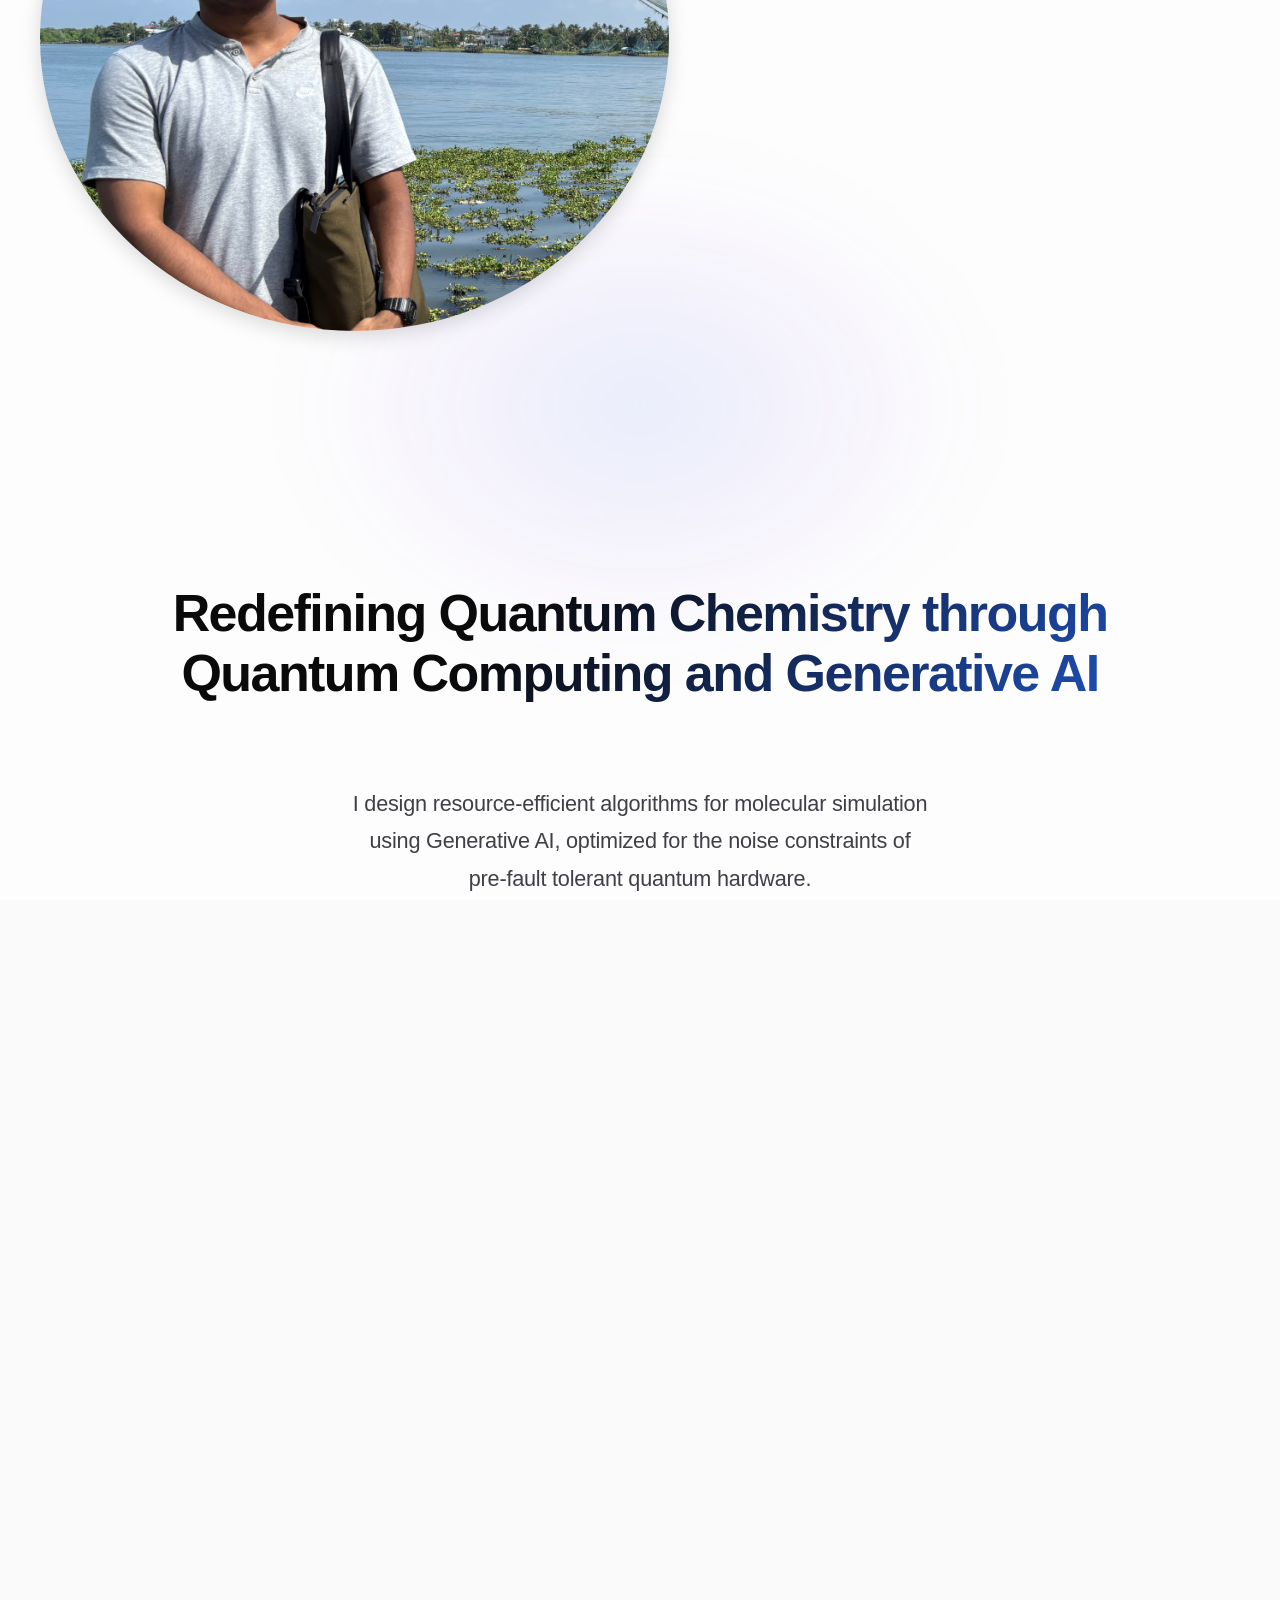
==== index.html @ c179bdae "Fix all audit issues: accessibility, security, SEO, and code quality Security: - Remove inline oncli" ====
<!DOCTYPE html>
<html lang="en">
<head>
  <meta charset="UTF-8">
  <meta name="viewport" content="width=device-width, initial-scale=1.0, viewport-fit=cover">
  <meta name="referrer" content="strict-origin-when-cross-origin">
  <meta http-equiv="Content-Security-Policy" content="default-src 'self'; script-src 'self'; style-src 'self' https://fonts.googleapis.com; font-src https://fonts.gstatic.com; img-src 'self' data: https:; connect-src 'self'; frame-src 'none'; base-uri 'self'; form-action 'self'; upgrade-insecure-requests;">
  <meta name="description" content="PhD researcher at IIT Bombay building resource-efficient quantum algorithms for molecular simulation using Generative AI and NISQ hardware.">
  <meta name="author" content="Sonaldeep Halder">

  <!-- Open Graph / Social sharing -->
  <meta property="og:type" content="website">
  <meta property="og:site_name" content="Sonaldeep Halder">
  <meta property="og:title" content="Sonaldeep Halder | Research Scholar">
  <meta property="og:description" content="PhD researcher at IIT Bombay building resource-efficient quantum algorithms for molecular simulation using Generative AI and NISQ hardware.">
  <meta property="og:url" content="https://sonaldeephalder.github.io/">
  <meta property="og:image" content="https://sonaldeephalder.github.io/assets/photoForWebsiteCropped.jpg">
  <meta property="og:image:alt" content="Sonaldeep Halder">

  <!-- Twitter Card -->
  <meta name="twitter:card" content="summary">
  <meta name="twitter:title" content="Sonaldeep Halder | Research Scholar">
  <meta name="twitter:description" content="PhD researcher at IIT Bombay building resource-efficient quantum algorithms for molecular simulation using Generative AI and NISQ hardware.">
  <meta name="twitter:image" content="https://sonaldeephalder.github.io/assets/photoForWebsiteCropped.jpg">

  <link rel="canonical" href="https://sonaldeephalder.github.io/">
  <title>Sonaldeep Halder | Research Scholar</title>
  <link rel="preconnect" href="https://fonts.googleapis.com">
  <link rel="preconnect" href="https://fonts.gstatic.com" crossorigin>
  <link rel="stylesheet" href="css/shared.css">
  <link rel="stylesheet" href="css/home.css">
  <link href="https://fonts.googleapis.com/css2?family=Inter:wght@300;400;500;600;700&display=swap" rel="stylesheet">
  <script type="application/ld+json">
  {
    "@context": "https://schema.org",
    "@type": "Person",
    "name": "Sonaldeep Halder",
    "jobTitle": "PhD Research Scholar",
    "description": "PhD researcher at IIT Bombay building resource-efficient quantum algorithms for molecular simulation using Generative AI and NISQ hardware.",
    "affiliation": {
      "@type": "Organization",
      "name": "Indian Institute of Technology Bombay",
      "url": "https://www.iitb.ac.in"
    },
    "url": "https://sonaldeephalder.github.io",
    "sameAs": [
      "https://scholar.google.com/citations?user=0h1FrCQAAAAJ&hl=en",
      "https://orcid.org/0000-0001-6548-2512",
      "https://www.researchgate.net/scientific-contributions/Sonaldeep-Halder-2229029853"
    ],
    "alumniOf": [
      {
        "@type": "CollegeOrUniversity",
        "name": "University of Calcutta"
      }
    ],
    "knowsAbout": ["Quantum Computing", "Quantum Chemistry", "Generative Machine Learning", "Variational Quantum Algorithms", "NISQ Hardware"]
  }
  </script>
</head>
<body>
<a href="#main-content" class="skip-link">Skip to main content</a>

<canvas id="bokeh-canvas" aria-hidden="true"></canvas>

<header class="fixed-header">
  <div class="header-inner">
    <div class="identity-group">
      <div id="photo-wrapper" class="photo-wrapper">
        <img src="assets/photoForWebsiteCropped.jpg" alt="Sonaldeep Halder" class="profile-img" width="300" height="300" fetchpriority="high">
      </div>

      <div class="text-identity" id="identity-text">
        <span class="name">Sonaldeep Halder</span>
        <span class="separator">|</span>
        <span class="role">Research Scholar</span>
      </div>
    </div>

    <nav class="nav-links" aria-label="Main navigation">
      <a href="index.html">Home</a>
      <a href="research.html">Research</a>
      <a href="publications.html">Publications</a>
      <a href="cv.html">CV</a>
      <a href="contact.html">Contact</a>
    </nav>
    <button class="hamburger" id="hamburger-btn" aria-label="Open navigation" aria-expanded="false">
      <span></span>
      <span></span>
      <span></span>
    </button>
  </div>
</header>

<section class="hero-section">
  <div class="hero-spacer"></div>
  <div class="hero-text-container">
    <h1 class="sticky-hero">Redefining Quantum Chemistry through<br>Quantum Computing and Generative AI</h1>

    <p class="hero-subtext">
      I design resource-efficient algorithms for molecular simulation using Generative AI, optimized for the noise constraints of pre-fault tolerant quantum hardware.
    </p>
  </div>
</section>

<main class="content-area" id="main-content">

  <section id="papers" class="content-section reveal">
    <h2 class="sticky-title">Selected Publications</h2>
    <div class="centered-container">

      <div class="card">
        <h3>Construction of Chemistry-Inspired Dynamic Ansatz Utilizing Generative Machine Learning</h3>
        <p class="meta">The Journal of Physical Chemistry A, 2025</p>
        <p>Integrating optimized generative machine learning models to construct dynamic, chemistry-inspired ansatzes for efficient quantum simulations.</p>
      </div>

      <div class="card">
        <h3>Machine learning assisted construction of a shallow depth dynamic ansatz for noisy quantum hardware</h3>
        <p class="meta">Chemical Science, 2024</p>
        <p>Developing a resource-efficient framework utilizing perturbative measures and generative AI to construct shallow-depth quantum circuits optimized for Noise Intermediate-Scale Quantum (NISQ) devices.</p>
      </div>

      <div class="card">
        <h3>Development of zero-noise extrapolated projective quantum algorithm for accurate evaluation of molecular energetics</h3>
        <p class="meta">The Journal of Chemical Physics, 2023</p>
        <p>A novel approach combining projective quantum algorithms with zero-noise extrapolation to enhance accuracy on noisy hardware.</p>
      </div>

      <div class="card">
        <h3>Machine learning aided dimensionality reduction toward a resource efficient projective quantum eigensolver</h3>
        <p class="meta">The Journal of Chemical Physics, 2023</p>
        <p>Utilizing techniques from non-linear dynamics and supervised machine learning to reduce the dimensionality of the problem space, resulting in resource efficient projective quantum eigensolver.</p>
      </div>

      <div class="buttons">
        <a href="publications.html" class="btn">View All Publications</a>
      </div>

    </div>
  </section>

  <section id="accolades" class="content-section reveal">
    <h2 class="sticky-title">Accolades & Conferences</h2>
    <div class="centered-container">
      <ul class="clean-list">
        <li><strong>Best Poster Award:</strong> Recent Advance in Chemistry: Theoretical and Computational Aspects, Meghalaya, 2022.</li>
        <li><strong>Speaker:</strong> Winter School on Quantum Computing, IISER Kolkata, 2022</li>
        <li><strong>Attendee:</strong> IBM Quantum Developers Day, Bangalore, 2025</li>
        <li><strong>Fellowship:</strong> Council of Scientific & Industrial Research</li>
      </ul>
    </div>
  </section>

  <section id="education" class="content-section reveal">
    <h2 class="sticky-title">Education</h2>
    <div class="centered-container">

      <div class="item">
        <h3>Ph.D. in Chemistry</h3>
        <p>Indian Institute of Technology Bombay | 2021 - Present</p>
        <p>Research Scholar</p>
      </div>

      <div class="item">
        <h3>M.Sc. in Physical Chemistry</h3>
        <p>University of Calcutta | 2018 - 2020</p>
      </div>

      <div class="item">
        <h3>B.Sc. in Chemistry (Honours)</h3>
        <p>University of Calcutta | 2015 - 2018</p>
      </div>

    </div>
  </section>

  <section id="contact" class="content-section dark-bg reveal">
    <h2 class="sticky-title white-text">Contact</h2>
    <div class="centered-container">
      <p>I am available for collaborations.</p>
      <div class="buttons">
        <a href="mailto:shdeepback031@gmail.com" class="btn primary">Email Me</a>
      </div>
      <div class="copyright">
        <p>&copy; 2025 Sonaldeep Halder. All rights reserved.</p>
      </div>
    </div>
  </section>

</main>

<script src="js/shared.js"></script>
</body>
</html>
---- css/shared.css ----
/* --- GLOBAL --- */
:root {
    /* Layout */
    --header-height: 80px;

    /* Color — base */
    --bg: #fafafa;
    --bg-elevated: #ffffff;
    --bg-subtle: #f4f4f5;
    --text: #0a0a0b;
    --text-secondary: #3f3f46;
    --text-muted: #71717a;
    --accent: #2563eb;
    --accent-hover: #1d4ed8;
    --accent-subtle: #dbeafe;
    --border: rgba(0,0,0,0.08);
    --border-strong: rgba(0,0,0,0.14);

    /* Semantic aliases (keep --bg-color and --text-main for backward compat) */
    --bg-color: var(--bg-elevated);
    --text-main: var(--text);

    /* Shadows — layered (never single flat shadows) */
    --shadow-sm:
        0 1px 2px rgba(0,0,0,0.05),
        0 1px 4px rgba(0,0,0,0.04);
    --shadow-md:
        0 1px 2px rgba(0,0,0,0.04),
        0 4px 8px rgba(0,0,0,0.05),
        0 8px 24px rgba(0,0,0,0.04);
    --shadow-hover:
        0 2px 4px rgba(0,0,0,0.06),
        0 8px 20px rgba(0,0,0,0.08),
        0 20px 40px rgba(0,0,0,0.06);

    /* Border radii */
    --radius-sm:   8px;
    --radius-md:   12px;
    --radius-lg:   16px;
    --radius-pill: 999px;

    /* Typography — fluid scale */
    --text-xs:   clamp(0.75rem,  0.72rem + 0.15vw, 0.875rem);
    --text-sm:   clamp(0.875rem, 0.84rem + 0.18vw, 1rem);
    --text-base: clamp(1rem,     0.96rem + 0.2vw,  1.125rem);
    --text-lg:   clamp(1.125rem, 1.05rem + 0.38vw, 1.375rem);
    --text-xl:   clamp(1.25rem,  1.1rem  + 0.75vw, 1.75rem);
    --text-2xl:  clamp(1.5rem,   1.2rem  + 1.5vw,  2.25rem);
    --text-3xl:  clamp(1.875rem, 1.4rem  + 2.4vw,  3rem);

    /* Spacing */
    --space-1:  0.25rem;
    --space-2:  0.5rem;
    --space-3:  0.75rem;
    --space-4:  1rem;
    --space-5:  1.25rem;
    --space-6:  1.5rem;
    --space-8:  2rem;
    --space-10: 2.5rem;
    --space-12: 3rem;
    --space-16: 4rem;

    /* Easing */
    --ease-out: cubic-bezier(0.16, 1, 0.3, 1);
    --ease-std: cubic-bezier(0.4, 0, 0.2, 1);

    /* Durations */
    --dur-fast:   150ms;
    --dur-normal: 220ms;
    --dur-slow:   600ms;
}

body {
    margin: 0; padding: 0;
    font-family: 'Inter', sans-serif;
    font-size: var(--text-base);
    color: var(--text);
    background: var(--bg);
    overflow-x: hidden;
    -webkit-font-smoothing: antialiased;
    -moz-osx-font-smoothing: grayscale;
    text-rendering: optimizeLegibility;
}

/* --- SKIP TO CONTENT (keyboard accessibility) --- */
.skip-link {
    position: fixed;
    top: -100%;
    left: 50%;
    transform: translateX(-50%);
    background: var(--accent);
    color: #ffffff;
    padding: 12px 28px;
    border-radius: 0 0 var(--radius-md) var(--radius-md);
    font-family: 'Inter', sans-serif;
    font-size: var(--text-sm);
    font-weight: 600;
    letter-spacing: 0.01em;
    text-decoration: none;
    z-index: 99999;
    box-shadow: var(--shadow-md);
    transition: top var(--dur-fast) var(--ease-out);
    white-space: nowrap;
}
.skip-link:focus {
    top: 0;
    outline: 3px solid #ffffff;
    outline-offset: 3px;
}

html { scroll-behavior: smooth; }

h1, h2, h3, h4 {
    color: var(--text);
    letter-spacing: -0.02em;
    text-wrap: balance;
    line-height: 1.2;
    margin: 0;
}
h2 { font-size: var(--text-2xl); font-weight: 700; line-height: 1.25; }
h3 { font-size: var(--text-xl);  font-weight: 600; }
p  { line-height: 1.7; }

/* --- BACKGROUND CANVAS --- */
#bokeh-canvas {
    position: fixed;
    top: 0;
    left: 0;
    width: 100vw;
    height: 100vh;
    z-index: -1;
    background: #fdfdfd;
}

/* --- FIXED HEADER (Top Layer) --- */
.fixed-header {
    position: fixed;
    top: 0; left: 0;
    width: 100%;
    height: var(--header-height);
    z-index: 1000;
    background-color: rgba(250, 250, 250, 0);
    border-bottom: 1px solid transparent;
    transition: background-color var(--dur-normal) var(--ease-std),
                border-color var(--dur-normal) var(--ease-std),
                backdrop-filter var(--dur-normal) var(--ease-std);
}

.header-inner {
    max-width: 1200px;
    margin: 0 auto;
    height: 100%;
    display: flex;
    align-items: center;
    justify-content: space-between;
    padding-top: 0;
    padding-bottom: 0;
    padding-left: max(40px, env(safe-area-inset-left, 0px) + 20px);
    padding-right: max(40px, env(safe-area-inset-right, 0px) + 20px);
}

.identity-group { display: flex; align-items: center; height: 100%; }
.photo-wrapper { will-change: transform, width, height; z-index: 1001; }
.photo-wrapper-static { width: 50px; height: 50px; flex-shrink: 0; }

.profile-img {
    width: 100%;
    height: 100%;
    object-fit: cover;
    border-radius: 50%;
    box-shadow: 0 5px 20px rgba(0,0,0,0.15);
}

.text-identity {
    display: flex;
    align-items: center;
    margin-left: 15px;
    opacity: 0;
    transform: translateX(-10px);
    transition: all 0.3s ease;
}
.text-identity.visible { opacity: 1; transform: translateX(0); }

.name {
    font-size: var(--text-sm);
    font-weight: 600;
    letter-spacing: -0.01em;
    color: var(--text);
}

.nav-links { display: flex; gap: var(--space-6); opacity: 0; will-change: opacity; }
.nav-links a {
    text-decoration: none;
    color: var(--text-secondary);
    font-size: var(--text-sm);
    font-weight: 500;
    transition: color var(--dur-fast) ease;
    position: relative;
    padding: var(--space-2) 0;
}
.nav-links a::after {
    content: '';
    position: absolute;
    bottom: -2px; left: 0; right: 0;
    height: 2px;
    background: var(--accent);
    border-radius: 2px;
    transform: scaleX(0);
    transition: transform var(--dur-normal) var(--ease-out);
}
.nav-links a.active { color: var(--accent); font-weight: 600; }
.nav-links a.active::after { transform: scaleX(1); }

.separator {
    margin: 0 15px;
    color: #ccc;
    display: inline-block;
}

/* --- HERO TEXT CONTAINER (shared) --- */
.hero-text-container {
    width: 100%;
    display: flex;
    flex-direction: column;
    align-items: center;
    position: relative;
}

/* --- THE STICKY TITLE (sections) --- */
.sticky-title {
    position: sticky;
    top: var(--header-height);
    width: 100%;
    text-align: center;
    padding: 20px 0;
    margin: 0 0 40px 0;
    z-index: 500;

    background: transparent;
    border-bottom: 1px solid transparent;
    backdrop-filter: blur(0px);
    -webkit-backdrop-filter: blur(0px);

    transition: all 0.3s ease-out;
}

/* --- THE SLAB EFFECT (Stuck State) --- */
.sticky-title.is-stuck {
    background: rgba(250, 250, 250, 0.92);
    backdrop-filter: blur(20px) saturate(180%);
    -webkit-backdrop-filter: blur(20px) saturate(180%);
    border-bottom: 2px solid var(--accent);
    box-shadow: var(--shadow-md);
}

/* --- SECTIONS --- */
.content-area {
    position: relative;
    z-index: 1;
    background: transparent;
}
.content-section {
    padding: 0 0 80px 0;
    display: flex;
    flex-direction: column;
    align-items: center;
    position: relative;
}

.reveal {
    opacity: 0;
    transform: translateY(28px);
    transition:
        opacity var(--dur-slow) var(--ease-out),
        transform var(--dur-slow) var(--ease-out);
}
.reveal.active { opacity: 1; transform: translateY(0); }

.centered-container {
    width: 100%;
    max-width: 700px;
    padding: 0 20px;
    display: flex;
    flex-direction: column;
    align-items: center;
    position: relative;
    z-index: 1;
}

.card, .item {
    background: var(--bg-elevated);
    border: 1px solid var(--border);
    padding: var(--space-10);
    border-radius: var(--radius-lg);
    width: 100%;
    margin-bottom: var(--space-6);
    text-align: left;
    box-shadow: var(--shadow-sm);
    transition:
        transform var(--dur-normal) var(--ease-out),
        box-shadow var(--dur-normal) var(--ease-out),
        border-color var(--dur-normal) ease;
    will-change: transform;
}
.card p + p,
.item p + p {
    margin-top: var(--space-3);
}
.dark-bg {
    background-color: #0a0a0b;
    background-image: radial-gradient(ellipse at 50% 0%, rgba(37, 99, 235, 0.14) 0%, transparent 65%);
    color: white;
    width: 100%;
    padding-bottom: var(--space-12);
    margin-bottom: 0;
}
.dark-bg .sticky-title { color: white; }
.dark-bg p { color: rgba(255,255,255,0.65); }
.dark-bg .btn { box-shadow: 0 1px 3px rgba(37,99,235,0.4), 0 4px 12px rgba(37,99,235,0.25); }

.clean-list { list-style: none; padding: 0; text-align: left; width: 100%; }
.clean-list li {
    padding: var(--space-4) 0 var(--space-4) var(--space-8);
    border-bottom: 1px solid var(--border);
    line-height: 1.7;
    font-size: var(--text-sm);
    position: relative;
}
.clean-list li::before {
    content: '';
    position: absolute;
    left: var(--space-3);
    top: calc(var(--space-4) + 0.55em);
    width: 7px;
    height: 7px;
    background: var(--accent);
    border-radius: 50%;
    opacity: 0.7;
}

.buttons { margin-top: var(--space-6); margin-bottom: 0; display: flex; gap: var(--space-3); flex-wrap: wrap; }
.btn {
    padding: 13px 26px;
    background: var(--accent);
    color: white;
    text-decoration: none;
    border-radius: var(--radius-pill);
    display: inline-flex;
    align-items: center;
    gap: var(--space-2);
    font-size: var(--text-sm);
    font-weight: 600;
    letter-spacing: 0.01em;
    box-shadow: 0 1px 3px rgba(37,99,235,0.25), 0 4px 12px rgba(37,99,235,0.15);
    transition:
        background var(--dur-fast) ease,
        transform var(--dur-normal) var(--ease-out),
        box-shadow var(--dur-normal) ease;
}
.btn:active { transform: translateY(0); transition-duration: 80ms; }
.btn.secondary {
    background: transparent;
    color: var(--accent);
    border: 1.5px solid var(--accent);
    box-shadow: none;
}

.copyright { font-size: var(--text-xs); color: var(--text-muted); margin-top: var(--space-8); }

/* --- DETAILS / ABSTRACT TOGGLE --- */
details summary {
    cursor: pointer;
    font-size: var(--text-sm);
    font-weight: 500;
    color: var(--accent);
    margin-top: var(--space-4);
    user-select: none;
    list-style: none;
    display: inline-flex;
    align-items: center;
    gap: var(--space-2);
    transition: opacity var(--dur-fast) ease;
}
details summary::-webkit-details-marker { display: none; }
details[open] summary { margin-bottom: var(--space-3); }
details[open] summary::before { content: '▲ '; font-size: 0.7em; }
details:not([open]) summary::before { content: '▼ '; font-size: 0.7em; }
details p {
    font-size: var(--text-sm);
    line-height: 1.8;
    color: var(--text-secondary);
    margin: 0;
}

/* --- BADGES --- */
.badge {
    display: inline-block;
    font-size: var(--text-xs);
    font-weight: 600;
    padding: 3px 10px;
    border-radius: var(--radius-pill);
    letter-spacing: 0.05em;
    text-transform: uppercase;
    margin-bottom: var(--space-3);
}
.badge-preprint {
    background: #fff7e6;
    color: #92400e;
    border: 1px solid #f59e0b;
}
.equal-contrib {
    font-size: var(--text-xs);
    font-style: italic;
    color: var(--text-muted);
    margin-top: var(--space-2);
    display: block;
}

/* --- META TEXT --- */
.meta {
    font-size: var(--text-sm);
    color: var(--text-muted);
    line-height: 1.6;
}
.meta.accent { color: var(--accent); font-weight: 500; }

/* --- FOCUS VISIBLE --- */
:focus-visible {
    outline: 2px solid var(--accent);
    outline-offset: 3px;
    border-radius: 4px;
}
:focus:not(:focus-visible) { outline: none; }

/* --- PREFERS REDUCED MOTION --- */
@media (prefers-reduced-motion: reduce) {
    .reveal, .reveal.active {
        opacity: 1;
        transform: none;
        transition: none;
    }
    *, *::before, *::after {
        animation-duration: 0.01ms !important;
        transition-duration: 0.01ms !important;
    }
}

/* --- HOVER EFFECTS (pointer devices only — prevents sticky hover on touch screens) --- */
@media (hover: hover) {
    .card:hover, .item:hover {
        transform: translateY(-3px);
        box-shadow: var(--shadow-hover);
        border-color: var(--border-strong);
        background: var(--bg-elevated);
    }
    .nav-links a:hover { color: var(--text); }
    .nav-links a:hover::after { transform: scaleX(0.6); }

    .btn:hover {
        background: var(--accent-hover);
        transform: translateY(-1px);
        box-shadow: 0 2px 6px rgba(37,99,235,0.3), 0 8px 20px rgba(37,99,235,0.2);
    }

    .btn.secondary:hover {
        background: var(--accent-subtle);
        box-shadow: none;
    }

    details summary:hover { opacity: 0.75; }
}

/* --- SCROLL LOCK (applied when mobile menu is open) --- */
body.nav-open { overflow: hidden; }

/* --- HAMBURGER BUTTON (mobile only) --- */
.hamburger {
    display: none;
    flex-direction: column;
    justify-content: space-between;
    width: 44px;
    height: 44px;
    background: none;
    border: none;
    cursor: pointer;
    padding: 12px 8px;
    z-index: 1100;
    flex-shrink: 0;
    box-sizing: border-box;
}
.hamburger span {
    display: block;
    height: 2px;
    width: 100%;
    background: var(--text);
    border-radius: 2px;
    transition: transform var(--dur-normal) var(--ease-std),
                opacity var(--dur-normal) ease;
}
.hamburger[aria-expanded="true"] span:nth-child(1) {
    transform: translateY(9px) rotate(45deg);
}
.hamburger[aria-expanded="true"] span:nth-child(2) {
    opacity: 0;
    transform: scaleX(0);
}
.hamburger[aria-expanded="true"] span:nth-child(3) {
    transform: translateY(-9px) rotate(-45deg);
}

/* ============================================ */
/* === MOBILE REDESIGN ≤ 768px               === */
/* ============================================ */
@media (max-width: 768px) {

    /* 1. Header — safe-area aware */
    .header-inner {
        padding-top: 0;
        padding-bottom: 0;
        padding-left: max(20px, env(safe-area-inset-left, 0px) + 16px);
        padding-right: max(20px, env(safe-area-inset-right, 0px) + 16px);
    }

    /* 2. Hide role & separator — preserve header width */
    .role, .separator { display: none; }

    /* 3. Prevent name overflow on narrow screens */
    .name {
        overflow: hidden;
        text-overflow: ellipsis;
        white-space: nowrap;
        max-width: 44vw;
        font-size: var(--text-sm);
    }

    /* 4. Show hamburger */
    .hamburger { display: flex; }

    /* 5. Mobile nav — polished full-width dropdown */
    .nav-links {
        position: fixed;
        top: var(--header-height);
        left: 0;
        width: 100%;
        flex-direction: column;
        align-items: stretch;
        gap: 0;
        padding: var(--space-3)
                 max(var(--space-4), env(safe-area-inset-right, 0px) + var(--space-3))
                 max(var(--space-6), env(safe-area-inset-bottom, 0px) + var(--space-4))
                 max(var(--space-4), env(safe-area-inset-left, 0px) + var(--space-3));
        background: rgba(250, 250, 250, 0.98);
        backdrop-filter: blur(28px) saturate(200%);
        -webkit-backdrop-filter: blur(28px) saturate(200%);
        border-bottom: 1px solid var(--border-strong);
        box-shadow: 0 8px 32px rgba(0, 0, 0, 0.10), 0 2px 8px rgba(0, 0, 0, 0.06);
        z-index: 999;
        opacity: 0;
        pointer-events: none;
        transform: translateY(-10px);
        transition: opacity 180ms var(--ease-std), transform 180ms var(--ease-std);
        max-width: 100%;
        overflow-x: visible;
        white-space: normal;
    }

    .nav-links.is-open {
        opacity: 1;
        pointer-events: auto;
        transform: translateY(0);
    }

    /* 6. Nav links — generous 48px touch targets, pill highlight on active */
    .nav-links a {
        font-size: var(--text-base);
        font-weight: 500;
        padding: 14px var(--space-4);
        width: 100%;
        text-align: center;
        box-sizing: border-box;
        border-radius: var(--radius-md);
        color: var(--text-secondary);
        margin-bottom: 2px;
        min-height: 48px;
        display: flex;
        align-items: center;
        justify-content: center;
    }

    .nav-links a::after { display: none; }

    .nav-links a.active {
        background-color: var(--accent-subtle);
        color: var(--accent);
        font-weight: 600;
        width: 100%;
        margin: 0 0 2px 0;
        border-radius: var(--radius-md);
    }

    /* 7. Content sections */
    .content-section { padding-bottom: 56px; }

    /* 8. Dark footer — safe area for home indicator */
    .dark-bg {
        padding-bottom: max(var(--space-12), calc(var(--space-8) + env(safe-area-inset-bottom, 0px)));
    }

    /* 9. Cards — accent left border gives visual rhythm */
    .card {
        padding: var(--space-5);
        border-left: 3px solid var(--accent);
        border-radius: var(--radius-md);
        margin-bottom: var(--space-4);
    }

    /* 10. Items — refined padding */
    .item {
        padding: var(--space-5);
        border-radius: var(--radius-md);
        margin-bottom: var(--space-3);
    }

    /* 11. Container */
    .centered-container { padding: 0 var(--space-4); }

    /* 12. Heading hierarchy — tighter for mobile */
    h2 { font-size: var(--text-xl); }
    h3 { font-size: var(--text-base); font-weight: 600; }

    /* 13. Sticky section titles */
    .sticky-title {
        padding: 12px var(--space-4);
        margin-bottom: 20px;
        font-size: var(--text-lg);
    }

    /* 14. Buttons — stack for easy tapping on primary CTA containers */
    .buttons {
        flex-direction: column;
        gap: var(--space-3);
        width: 100%;
        margin-top: var(--space-5);
    }
    .buttons .btn,
    .buttons .btn.secondary {
        width: 100%;
        justify-content: center;
        box-sizing: border-box;
        padding: 15px 28px;
        text-align: center;
    }

    /* 15. List items — better line breathing */
    .clean-list li {
        font-size: var(--text-sm);
        padding: var(--space-3) 0 var(--space-3) var(--space-7);
        line-height: 1.65;
    }
    .clean-list li::before {
        top: calc(var(--space-3) + 0.5em);
        left: var(--space-3);
        width: 6px;
        height: 6px;
    }

    /* 16. Abstract toggle — larger touch target */
    details summary {
        min-height: 44px;
        align-items: center;
        padding: var(--space-2) 0;
    }

}

/* ============================================ */
/* === SMALL PHONES ≤ 480px                  === */
/* ============================================ */
@media (max-width: 480px) {
    .card  { padding: var(--space-4) var(--space-4); }
    .item  { padding: var(--space-4) var(--space-4); }
    h2     { font-size: var(--text-lg); }
    .centered-container { padding: 0 var(--space-3); }
    .sticky-title {
        padding: 10px var(--space-3);
        font-size: var(--text-base);
    }
    .buttons .btn,
    .buttons .btn.secondary { padding: 13px 20px; }
}
---- css/home.css ----
/* --- HERO SECTION (Home only) --- */
.hero-section {
    padding-top: var(--header-height);
    display: flex;
    flex-direction: column;
    align-items: center;
    text-align: center;
    padding-bottom: 80px;
    position: relative;
    z-index: 1;
}

/* Subtle radial glow — sits behind the hero text */
.hero-section::before {
    content: '';
    position: absolute;
    width: 700px;
    height: 500px;
    top: 40%;
    left: 50%;
    transform: translate(-50%, -50%);
    background: radial-gradient(
        ellipse at center,
        rgba(37, 99, 235, 0.10) 0%,
        rgba(124, 58, 237, 0.05) 40%,
        transparent 70%
    );
    filter: blur(40px);
    pointer-events: none;
    z-index: 0;
}

.hero-spacer { height: 480px; width: 1px; }

.hero-subtext {
    font-size: var(--text-lg);
    color: var(--text-secondary);
    max-width: 580px;
    margin-top: var(--space-6);
    margin-bottom: var(--space-10);
    line-height: 1.75;
    letter-spacing: -0.01em;
}

/* --- STICKY HERO TITLE --- */
.sticky-hero {
    position: sticky;
    top: var(--header-height);
    width: 100%;
    text-align: center;
    padding: 24px 20px;
    margin: 0 0 var(--space-8) 0;
    z-index: 500;

    /* Pre-promote to GPU layer; non-zero blur keeps it alive so no layer
       creation fires at dock time — that's what was causing the jump */
    will-change: transform;
    backdrop-filter: blur(0.5px);
    -webkit-backdrop-filter: blur(0.5px);

    background-color: transparent;
    border-bottom: 1px solid transparent;

    /* Static gradient — stays bluish at the end, never snaps to black */
    background-image: linear-gradient(135deg, var(--text) 40%, var(--accent) 100%);
    background-size: 100%;
    -webkit-background-clip: text;
    -webkit-text-fill-color: transparent;
    background-clip: text;

    font-size: clamp(1.9rem, 1.4rem + 2.5vw, 3.25rem);
    font-weight: 700;
    line-height: 1.15;
    letter-spacing: -0.03em;
}

@media (max-width: 768px) {
    .hero-section {
        padding-bottom: 40px;
    }
    .hero-section::before {
        width: 100%;
        height: 280px;
        top: 35%;
        filter: blur(50px);
        opacity: 0.7;
    }
    .hero-spacer { height: 320px; }
    .sticky-hero {
        font-size: clamp(1.5rem, 5.5vw, 1.9rem);
        line-height: 1.22;
        padding: 14px var(--space-4);
        letter-spacing: -0.025em;
        box-sizing: border-box;
        width: 100%;
        max-width: 100vw;
    }
    .hero-subtext {
        font-size: var(--text-sm);
        line-height: 1.75;
        padding: 0 var(--space-4);
        margin-top: var(--space-4);
        margin-bottom: var(--space-8);
        color: var(--text-muted);
    }
}

@media (max-width: 480px) {
    .sticky-hero {
        font-size: clamp(1.35rem, 5vw, 1.6rem);
        padding: 12px var(--space-3);
    }
    .hero-subtext {
        font-size: var(--text-xs);
        padding: 0 var(--space-3);
    }
}
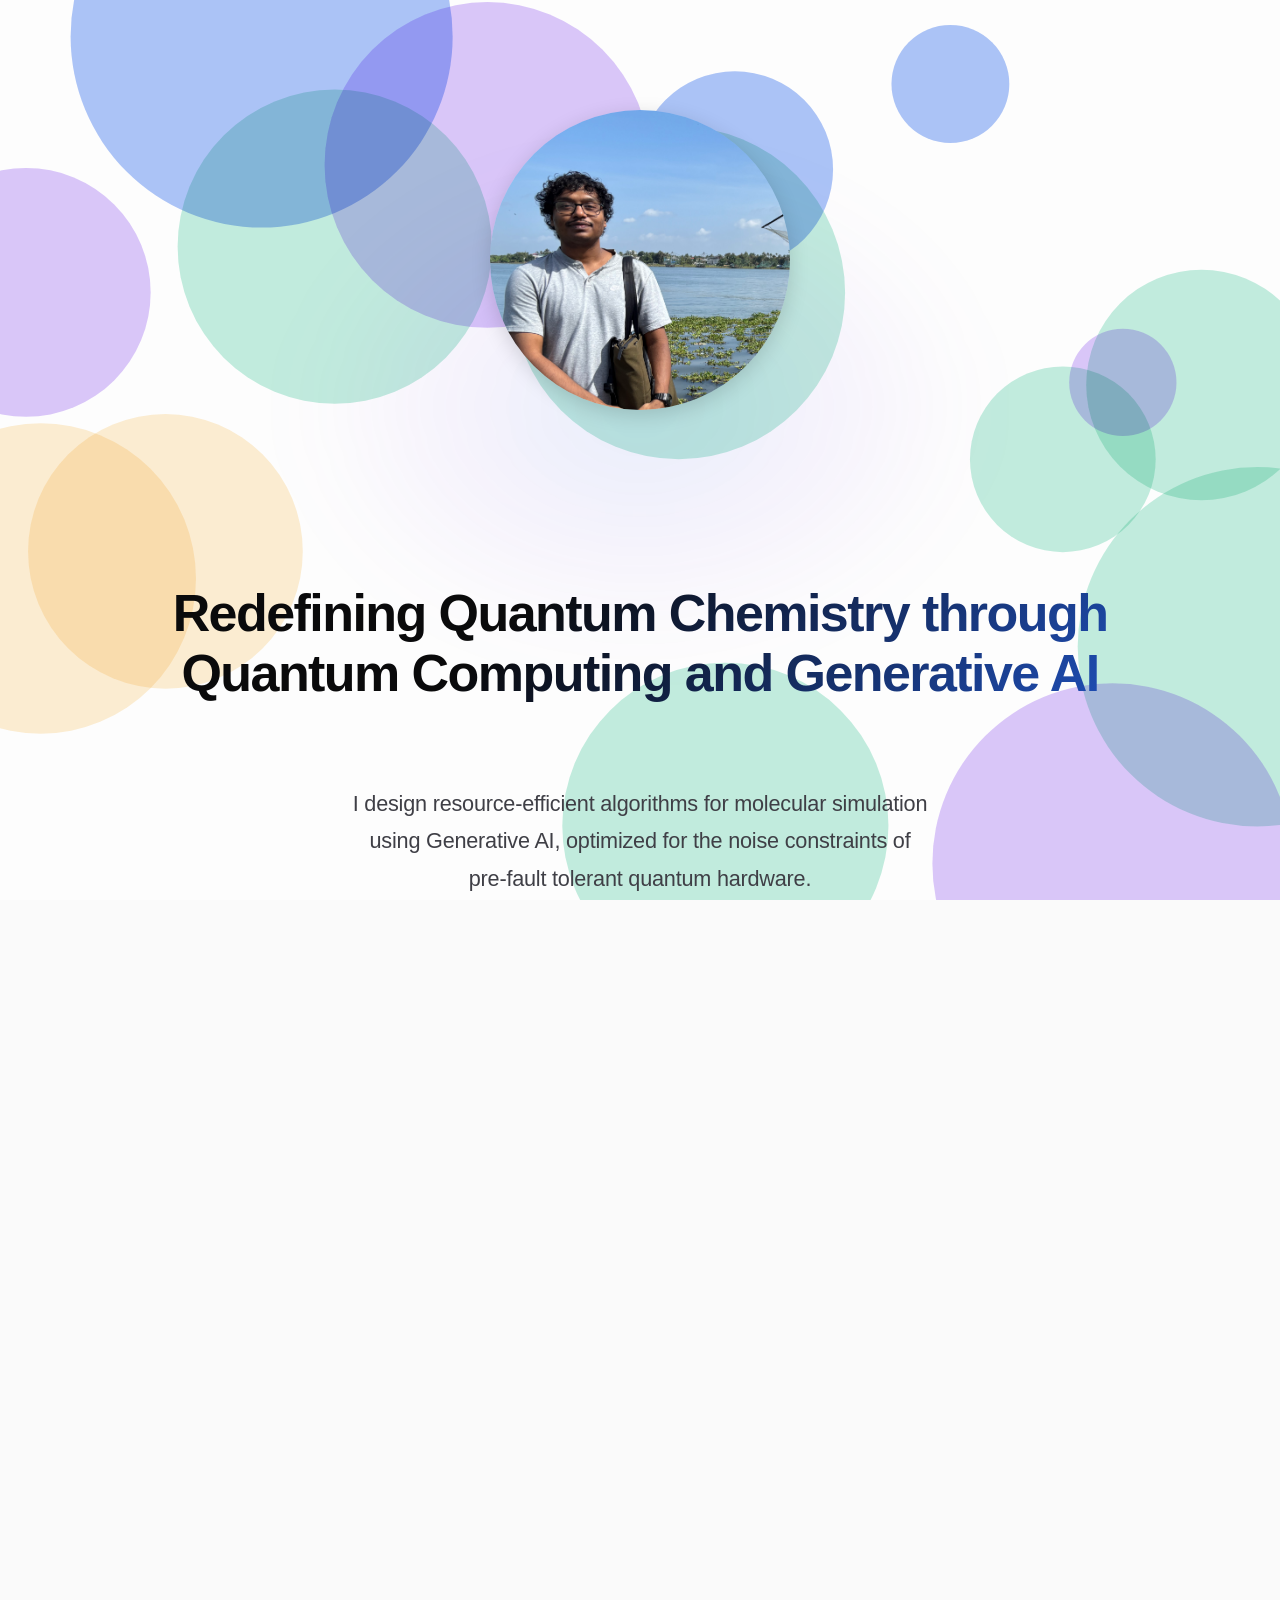
==== commit c1291e2e: "Redesign mobile layout with new hero, full-screen nav, and clean card styles - Add css/mobile.css: c" ====
--- a/index.html
+++ b/index.html
@@ -29,6 +29,7 @@
   <link rel="preconnect" href="https://fonts.gstatic.com" crossorigin>
   <link rel="stylesheet" href="css/shared.css">
   <link rel="stylesheet" href="css/home.css">
+  <link rel="stylesheet" href="css/mobile.css">
   <link href="https://fonts.googleapis.com/css2?family=Inter:wght@300;400;500;600;700&display=swap" rel="stylesheet">
   <script type="application/ld+json">
   {
@@ -92,6 +93,30 @@
   </div>
 </header>
 
+<!-- MOBILE HERO — visible only on mobile (≤ 768px), replaces scroll animation -->
+<div class="mobile-hero" id="mobile-hero" aria-label="Profile introduction">
+  <div class="mobile-profile-photo">
+    <img src="assets/photoForWebsiteCropped.jpg" alt="Sonaldeep Halder" class="mobile-profile-img" width="110" height="110">
+  </div>
+  <div class="mobile-hero-content">
+    <h1 class="mobile-hero-name">Sonaldeep Halder</h1>
+    <p class="mobile-hero-role">PhD Research Scholar</p>
+    <p class="mobile-hero-affil">IIT Bombay &middot; Department of Chemistry</p>
+    <div class="mobile-divider"></div>
+    <p class="mobile-hero-desc">Designing resource-efficient quantum algorithms for molecular simulation using Generative AI and NISQ hardware.</p>
+    <div class="mobile-hero-tags">
+      <span class="tag">Quantum Computing</span>
+      <span class="tag">Generative AI</span>
+      <span class="tag">NISQ</span>
+      <span class="tag">Quantum Chemistry</span>
+    </div>
+    <div class="mobile-hero-cta">
+      <a href="publications.html" class="btn">My Research</a>
+      <a href="contact.html" class="btn secondary">Get in Touch</a>
+    </div>
+  </div>
+</div>
+
 <section class="hero-section">
   <div class="hero-spacer"></div>
   <div class="hero-text-container">
--- a/css/mobile.css
+++ b/css/mobile.css
@@ -0,0 +1,479 @@
+/* ============================================================ */
+/* === MOBILE.CSS — Complete Mobile Redesign (≤ 768px)      === */
+/* === Loaded by all pages after shared.css / pages.css     === */
+/* ============================================================ */
+
+/* ── MOBILE HERO (home page only) — default hidden ── */
+.mobile-hero { display: none; }
+
+/* Nav link entrance animation — defined globally so media-query @keyframes quirkiness is avoided */
+@keyframes m-link-in {
+    from { opacity: 0; transform: translateY(14px); }
+    to   { opacity: 1; transform: translateY(0); }
+}
+
+/* ─────────────────────────────────────────────────── */
+/*  768px and below                                    */
+/* ─────────────────────────────────────────────────── */
+@media (max-width: 768px) {
+
+    /* 1. Root overrides */
+    :root {
+        --header-height: 60px;
+    }
+
+    /* 2. Kill the bokeh canvas — clean white background */
+    #bokeh-canvas { display: none; }
+
+    /* Very subtle blue-tinted gradient replaces bokeh */
+    body {
+        background:
+            radial-gradient(ellipse 140% 50% at 50% -5%,
+                rgba(37, 99, 235, 0.045) 0%,
+                transparent 65%),
+            var(--bg);
+    }
+
+    /* ── HEADER ── */
+    .header-inner {
+        padding-top:    0;
+        padding-bottom: 0;
+        padding-left:  max(18px, env(safe-area-inset-left,  0px) + 14px);
+        padding-right: max(18px, env(safe-area-inset-right, 0px) + 14px);
+    }
+
+    /* Home page: hide photo-wrapper in header (photo lives in mobile-hero instead) */
+    .photo-wrapper { display: none !important; }
+
+    /* Inner pages: keep small circle, slightly smaller */
+    .photo-wrapper-static {
+        width:  36px;
+        height: 36px;
+    }
+
+    .role, .separator { display: none; }
+
+    .name {
+        font-size:  1rem;
+        font-weight: 600;
+        overflow: hidden;
+        text-overflow: ellipsis;
+        white-space: nowrap;
+        max-width: 52vw;
+    }
+
+    /* 3. Show hamburger */
+    .hamburger { display: flex; }
+
+    /* ── FULL-SCREEN NAV OVERLAY ── */
+    .nav-links {
+        position: fixed;
+        inset: 0;
+        width:  100%;
+        height: 100%;
+        flex-direction: column;
+        align-items:     center;
+        justify-content: center;
+        gap: 2px;
+        padding: 80px 24px max(80px, calc(60px + env(safe-area-inset-bottom, 0px)));
+        background: rgba(250, 250, 250, 0.97);
+        backdrop-filter: blur(24px) saturate(200%);
+        -webkit-backdrop-filter: blur(24px) saturate(200%);
+        z-index: 999;
+        opacity: 0;
+        pointer-events: none;
+        transition: opacity 220ms var(--ease-out);
+        box-sizing: border-box;
+        overflow-x: hidden;
+        white-space: normal;
+    }
+
+    .nav-links.is-open {
+        opacity: 1;
+        pointer-events: auto;
+    }
+
+    /* Staggered entrance for each link */
+    .nav-links.is-open a:nth-child(1) { animation: m-link-in 260ms  60ms both; }
+    .nav-links.is-open a:nth-child(2) { animation: m-link-in 260ms 110ms both; }
+    .nav-links.is-open a:nth-child(3) { animation: m-link-in 260ms 160ms both; }
+    .nav-links.is-open a:nth-child(4) { animation: m-link-in 260ms 210ms both; }
+    .nav-links.is-open a:nth-child(5) { animation: m-link-in 260ms 260ms both; }
+
+    .nav-links a {
+        font-size:      1.625rem;
+        font-weight:    700;
+        letter-spacing: -0.03em;
+        line-height:    1.2;
+        color: var(--text);
+        padding: 13px 40px;
+        border-radius: var(--radius-lg);
+        width: 100%;
+        max-width: 300px;
+        text-align: center;
+        box-sizing: border-box;
+        min-height: 56px;
+        display: flex;
+        align-items: center;
+        justify-content: center;
+        transition: background 130ms ease, color 130ms ease;
+    }
+
+    .nav-links a::after { display: none; }
+
+    .nav-links a.active {
+        color: var(--accent);
+        background: var(--accent-subtle);
+        border-radius: var(--radius-lg);
+    }
+
+    /* Hamburger cross alignment */
+    .hamburger {
+        width:  44px;
+        height: 44px;
+        padding: 12px 8px;
+        z-index: 1100;
+    }
+    /* Hamburger "X" sits above the nav overlay */
+    .hamburger[aria-expanded="true"] { z-index: 1100; }
+
+
+    /* ── HIDE DESKTOP HERO ON MOBILE (home page) ── */
+    .hero-section { display: none !important; }
+
+
+    /* ── MOBILE HERO (home page only) ── */
+    .mobile-hero {
+        display: flex;
+        flex-direction: column;
+        align-items: center;
+        text-align: center;
+        padding: calc(var(--header-height) + 36px) 24px 52px;
+        position: relative;
+        z-index: 1;
+        overflow: hidden;
+    }
+
+    /* Decorative glow behind the photo */
+    .mobile-hero::before {
+        content: '';
+        position: absolute;
+        width: 260px;
+        height: 260px;
+        top: calc(var(--header-height) + 10px);
+        left: 50%;
+        transform: translateX(-50%);
+        background: radial-gradient(
+            circle,
+            rgba(37, 99, 235, 0.10) 0%,
+            rgba(124, 58, 237, 0.06) 50%,
+            transparent 70%
+        );
+        filter: blur(28px);
+        pointer-events: none;
+        z-index: 0;
+    }
+
+    /* Profile photo container with gradient ring */
+    .mobile-profile-photo {
+        position: relative;
+        width: 110px;
+        height: 110px;
+        margin-bottom: 26px;
+        z-index: 1;
+        flex-shrink: 0;
+    }
+
+    .mobile-profile-photo::before {
+        content: '';
+        position: absolute;
+        inset: -3px;
+        border-radius: 50%;
+        background: linear-gradient(
+            140deg,
+            var(--accent) 0%,
+            rgba(124, 58, 237, 0.65) 60%,
+            rgba(37, 99, 235, 0.3) 100%
+        );
+        z-index: 0;
+    }
+
+    .mobile-profile-photo::after {
+        content: '';
+        position: absolute;
+        inset: 0;
+        border-radius: 50%;
+        box-shadow: 0 8px 30px rgba(37, 99, 235, 0.22),
+                    0 3px 10px rgba(0, 0, 0, 0.12);
+        z-index: 2;
+        pointer-events: none;
+    }
+
+    .mobile-profile-img {
+        display: block;
+        width:  110px;
+        height: 110px;
+        border-radius: 50%;
+        object-fit: cover;
+        position: relative;
+        z-index: 1;
+        border: 3px solid var(--bg);
+    }
+
+    .mobile-hero-content {
+        display: flex;
+        flex-direction: column;
+        align-items: center;
+        z-index: 1;
+        width: 100%;
+    }
+
+    .mobile-hero-name {
+        font-size: clamp(1.8rem, 8.5vw, 2.2rem);
+        font-weight: 700;
+        letter-spacing: -0.035em;
+        line-height: 1.1;
+        background: linear-gradient(135deg, var(--text) 35%, var(--accent) 100%);
+        -webkit-background-clip: text;
+        -webkit-text-fill-color: transparent;
+        background-clip: text;
+        margin: 0 0 8px;
+    }
+
+    .mobile-hero-role {
+        font-size:      0.8rem;
+        font-weight:    600;
+        color:          var(--accent);
+        letter-spacing: 0.07em;
+        text-transform: uppercase;
+        margin: 0 0 4px;
+    }
+
+    .mobile-hero-affil {
+        font-size:  var(--text-xs);
+        color:      var(--text-muted);
+        margin:     0 0 18px;
+        letter-spacing: 0.01em;
+    }
+
+    /* Short accent rule */
+    .mobile-divider {
+        width:         44px;
+        height:        2px;
+        background:    linear-gradient(90deg, var(--accent) 0%, transparent 100%);
+        border-radius: 2px;
+        margin:        0 auto 20px;
+    }
+
+    .mobile-hero-desc {
+        font-size:   var(--text-sm);
+        line-height: 1.78;
+        color:       var(--text-secondary);
+        margin:      0 auto 26px;
+        max-width:   310px;
+    }
+
+    /* Research interest tags */
+    .mobile-hero-tags {
+        display:         flex;
+        flex-wrap:       wrap;
+        gap:             8px;
+        justify-content: center;
+        margin-bottom:   30px;
+    }
+
+    .mobile-hero-tags .tag {
+        background:    var(--accent-subtle);
+        color:         var(--accent);
+        font-size:     0.72rem;
+        font-weight:   500;
+        padding:       5px 13px;
+        border-radius: var(--radius-pill);
+        letter-spacing: 0.015em;
+        border: 1px solid rgba(37, 99, 235, 0.14);
+    }
+
+    /* CTA buttons row */
+    .mobile-hero-cta {
+        display:  flex;
+        gap:      12px;
+        width:    100%;
+        max-width: 320px;
+        margin:   0 auto;
+    }
+
+    .mobile-hero-cta .btn {
+        flex:            1;
+        justify-content: center;
+        padding:         14px 16px;
+        font-size:       var(--text-sm);
+        text-align:      center;
+    }
+
+    /* ── CONTENT SECTIONS ── */
+    .content-section { padding-bottom: 52px; }
+
+    .dark-bg {
+        padding-bottom: max(var(--space-12), calc(var(--space-8) + env(safe-area-inset-bottom, 0px)));
+    }
+
+    /* ── CARDS — cleaner shadow-based style (remove accent left border) ── */
+    .card {
+        padding:       20px;
+        border:        1px solid var(--border);
+        border-radius: var(--radius-md);
+        margin-bottom: 14px;
+        box-shadow:
+            0 1px 2px rgba(0,0,0,0.05),
+            0 3px 10px rgba(0,0,0,0.05);
+    }
+
+    .item {
+        padding:       18px 20px;
+        border-radius: var(--radius-md);
+        margin-bottom: 10px;
+    }
+
+    /* ── CONTAINER ── */
+    .centered-container { padding: 0 18px; }
+
+    /* ── TYPOGRAPHY ── */
+    h2 { font-size: var(--text-xl); }
+    h3 { font-size: var(--text-base); font-weight: 600; }
+
+    /* ── STICKY SECTION TITLES ── */
+    .sticky-title {
+        padding:       12px 20px;
+        margin-bottom: 20px;
+        font-size:     var(--text-lg);
+    }
+
+    /* ── BUTTONS ── */
+    .buttons {
+        flex-direction: column;
+        gap:            12px;
+        width:          100%;
+        margin-top:     20px;
+    }
+    .buttons .btn,
+    .buttons .btn.secondary {
+        width:           100%;
+        justify-content: center;
+        box-sizing:      border-box;
+        padding:         15px 28px;
+        text-align:      center;
+    }
+
+    /* ── CLEAN LIST ── */
+    .clean-list li {
+        font-size:  var(--text-sm);
+        padding:    11px 0 11px 26px;
+        line-height: 1.68;
+    }
+    .clean-list li::before {
+        top:    calc(11px + 0.5em);
+        left:   var(--space-3);
+        width:  6px;
+        height: 6px;
+    }
+
+    /* ── ABSTRACT TOGGLE ── */
+    details summary {
+        min-height: 44px;
+        align-items: center;
+        padding: var(--space-2) 0;
+    }
+
+    /* ── INNER PAGE HERO ── */
+    .page-hero {
+        padding-top:    calc(var(--header-height) + 32px);
+        padding-left:   22px;
+        padding-right:  22px;
+        padding-bottom: 30px;
+    }
+
+    .page-title {
+        font-size: var(--text-2xl);
+        padding:   0;
+    }
+
+    .page-hero .hero-subtext {
+        font-size:   var(--text-sm);
+        line-height: 1.72;
+        padding:     0;
+        margin-top:  12px;
+    }
+
+    /* ── CONTACT FORM ── */
+    .contact-form button {
+        align-self: stretch;
+        width: 100%;
+    }
+
+    .social-grid {
+        grid-template-columns: 1fr;
+        gap: 12px;
+    }
+
+    .social-link {
+        padding: 16px 18px;
+        border-radius: var(--radius-md);
+    }
+
+    /* ── SUCCESS CARD ── */
+    .success-card {
+        padding: 36px 24px 32px;
+    }
+}
+
+
+/* ─────────────────────────────────────────────────── */
+/*  480px and below                                   */
+/* ─────────────────────────────────────────────────── */
+@media (max-width: 480px) {
+
+    .mobile-hero {
+        padding: calc(var(--header-height) + 28px) 18px 44px;
+    }
+
+    .mobile-hero-cta {
+        flex-direction: column;
+        max-width: 260px;
+    }
+
+    .mobile-hero-cta .btn {
+        flex: none;
+        width: 100%;
+    }
+
+    .mobile-profile-photo {
+        width:  96px;
+        height: 96px;
+    }
+
+    .mobile-profile-img {
+        width:  96px;
+        height: 96px;
+    }
+
+    .card  { padding: 16px; }
+    .item  { padding: 14px 16px; }
+
+    h2 { font-size: var(--text-lg); }
+
+    .centered-container { padding: 0 16px; }
+
+    .sticky-title {
+        padding:   10px var(--space-3);
+        font-size: var(--text-base);
+    }
+
+    .buttons .btn,
+    .buttons .btn.secondary { padding: 13px 20px; }
+
+    .nav-links a {
+        font-size:  1.375rem;
+        padding:    11px 32px;
+        max-width:  270px;
+    }
+}
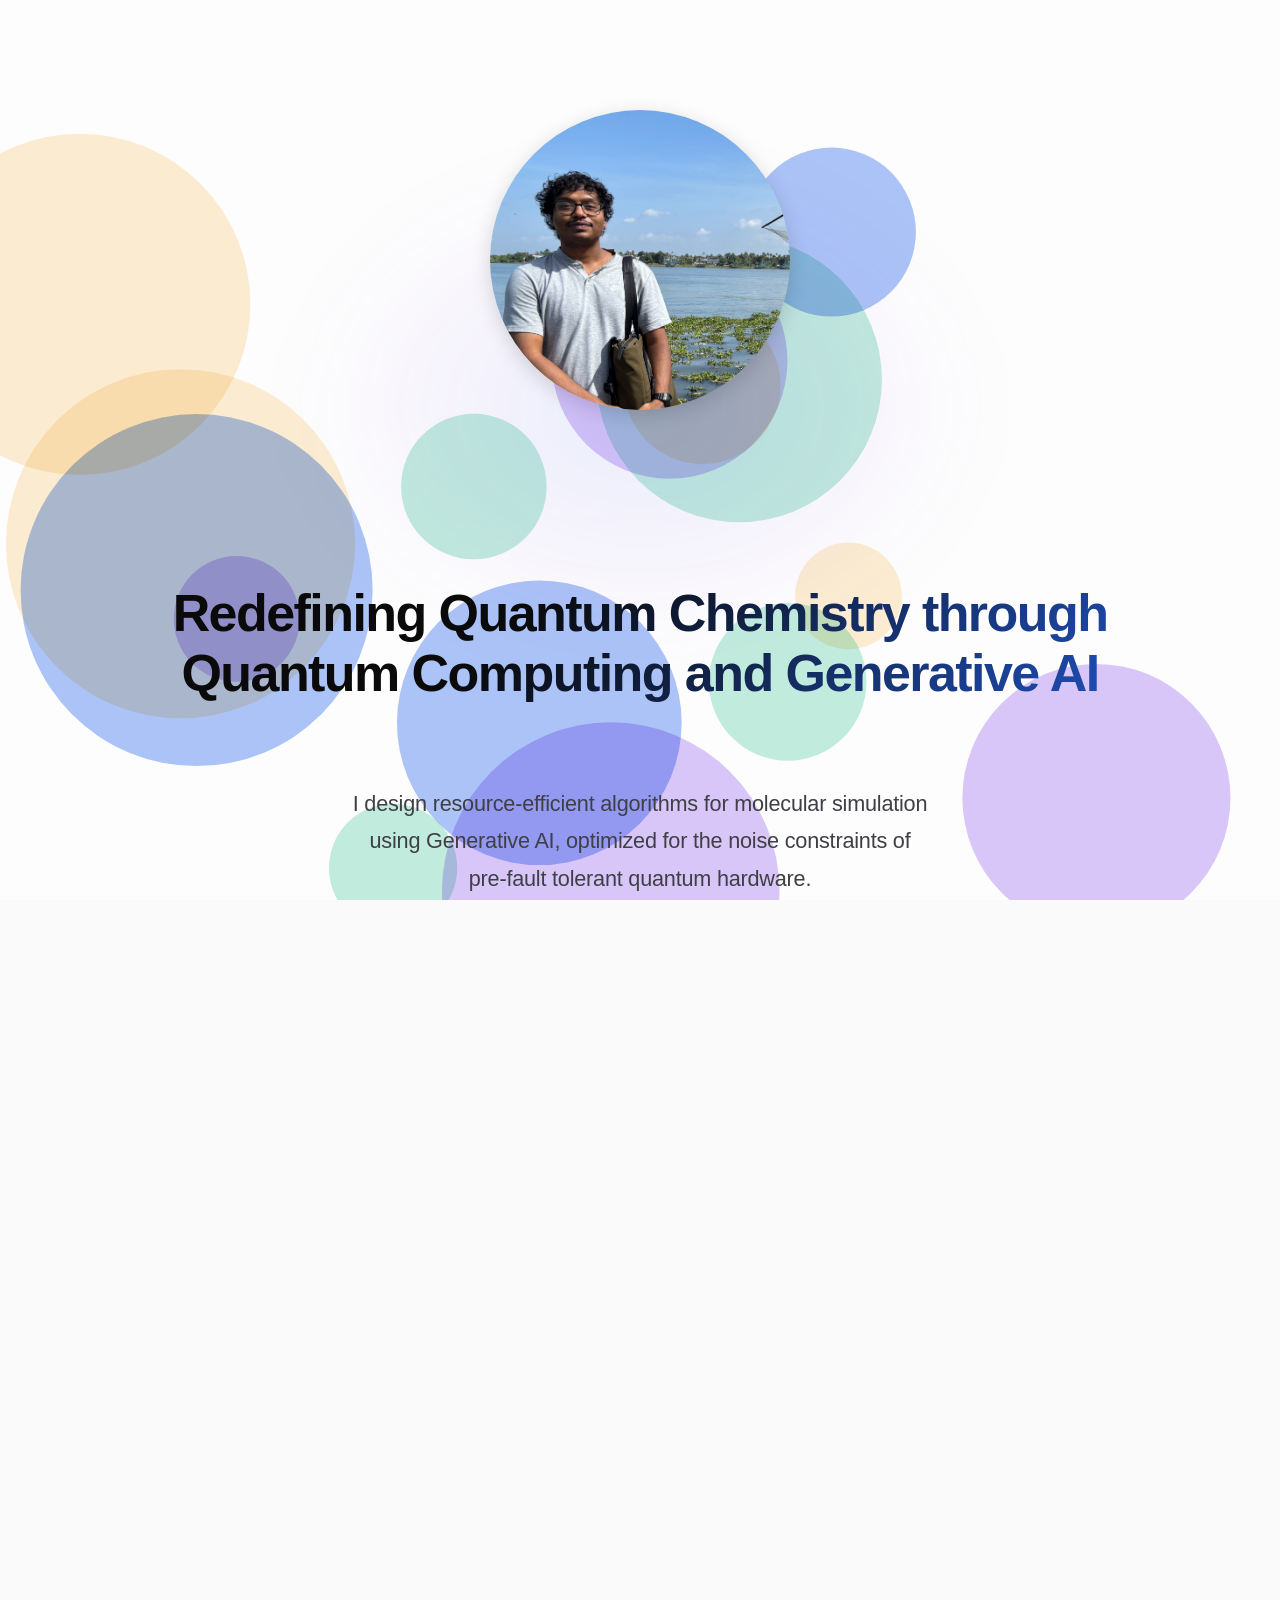
==== commit 999d43b5: "Security, accessibility, SEO, and content audit fixes" ====
--- a/index.html
+++ b/index.html
@@ -16,9 +16,11 @@
   <meta property="og:url" content="https://sonaldeephalder.github.io/">
   <meta property="og:image" content="https://sonaldeephalder.github.io/assets/photoForWebsiteCropped.jpg">
   <meta property="og:image:alt" content="Sonaldeep Halder">
+  <meta property="og:image:width" content="2940">
+  <meta property="og:image:height" content="2737">
 
   <!-- Twitter Card -->
-  <meta name="twitter:card" content="summary">
+  <meta name="twitter:card" content="summary_large_image">
   <meta name="twitter:title" content="Sonaldeep Halder | Research Scholar">
   <meta name="twitter:description" content="PhD researcher at IIT Bombay building resource-efficient quantum algorithms for molecular simulation using Generative AI and NISQ hardware.">
   <meta name="twitter:image" content="https://sonaldeephalder.github.io/assets/photoForWebsiteCropped.jpg">
@@ -74,7 +76,7 @@
       <div class="text-identity" id="identity-text">
         <span class="name">Sonaldeep Halder</span>
         <span class="separator">|</span>
-        <span class="role">Research Scholar</span>
+        <span class="role">PhD Research Scholar</span>
       </div>
     </div>
 
@@ -147,7 +149,7 @@
       </div>
 
       <div class="card">
-        <h3>Development of zero-noise extrapolated projective quantum algorithm for accurate evaluation of molecular energetics</h3>
+        <h3>Development of zero-noise extrapolated projective quantum algorithm for accurate evaluation of molecular energetics in noisy quantum devices</h3>
         <p class="meta">The Journal of Chemical Physics, 2023</p>
         <p>A novel approach combining projective quantum algorithms with zero-noise extrapolation to enhance accuracy on noisy hardware.</p>
       </div>
@@ -169,7 +171,7 @@
     <h2 class="sticky-title">Accolades & Conferences</h2>
     <div class="centered-container">
       <ul class="clean-list">
-        <li><strong>Best Poster Award:</strong> Recent Advance in Chemistry: Theoretical and Computational Aspects, Meghalaya, 2022.</li>
+        <li><strong>Best Poster Award:</strong> Recent Advances in Chemistry: Theoretical and Computational Aspects, Meghalaya, 2022.</li>
         <li><strong>Speaker:</strong> Winter School on Quantum Computing, IISER Kolkata, 2022</li>
         <li><strong>Attendee:</strong> IBM Quantum Developers Day, Bangalore, 2025</li>
         <li><strong>Fellowship:</strong> Council of Scientific & Industrial Research</li>
@@ -208,7 +210,7 @@
         <a href="mailto:shdeepback031@gmail.com" class="btn primary">Email Me</a>
       </div>
       <div class="copyright">
-        <p>&copy; 2025 Sonaldeep Halder. All rights reserved.</p>
+        <p>&copy; 2026 Sonaldeep Halder. All rights reserved.</p>
       </div>
     </div>
   </section>
--- a/css/shared.css
+++ b/css/shared.css
@@ -9,7 +9,7 @@
     --bg-subtle: #f4f4f5;
     --text: #0a0a0b;
     --text-secondary: #3f3f46;
-    --text-muted: #71717a;
+    --text-muted: #6b6b74;
     --accent: #2563eb;
     --accent-hover: #1d4ed8;
     --accent-subtle: #dbeafe;
@@ -70,13 +70,17 @@
     --dur-slow:   600ms;
 }
 
+html {
+    overflow-x: clip;
+}
+
 body {
     margin: 0; padding: 0;
     font-family: 'Inter', sans-serif;
     font-size: var(--text-base);
     color: var(--text);
     background: var(--bg);
-    overflow-x: hidden;
+    overflow-x: clip;
     -webkit-font-smoothing: antialiased;
     -moz-osx-font-smoothing: grayscale;
     text-rendering: optimizeLegibility;
@@ -280,6 +284,7 @@
     width: 100%;
     max-width: 700px;
     padding: 0 20px;
+    box-sizing: border-box;
     display: flex;
     flex-direction: column;
     align-items: center;
@@ -383,8 +388,8 @@
 }
 details summary::-webkit-details-marker { display: none; }
 details[open] summary { margin-bottom: var(--space-3); }
-details[open] summary::before { content: '▲ '; font-size: 0.7em; }
-details:not([open]) summary::before { content: '▼ '; font-size: 0.7em; }
+details[open] summary::before { content: '▲ ' / ''; font-size: 0.7em; }
+details:not([open]) summary::before { content: '▼ ' / ''; font-size: 0.7em; }
 details p {
     font-size: var(--text-sm);
     line-height: 1.8;
--- a/css/mobile.css
+++ b/css/mobile.css
@@ -3,274 +3,357 @@
 /* === Loaded by all pages after shared.css / pages.css     === */
 /* ============================================================ */
 
-/* ── MOBILE HERO (home page only) — default hidden ── */
+/* ── MOBILE HERO (home page only) — hidden on desktop ── */
 .mobile-hero { display: none; }
 
-/* Nav link entrance animation — defined globally so media-query @keyframes quirkiness is avoided */
+/* ── SAFARI iOS: Remove tap highlight flash on all interactive elements ── */
+a, button, summary, [role="button"] {
+    -webkit-tap-highlight-color: transparent;
+}
+
+/* ── SAFARI iOS: Eliminate 300ms tap delay ── */
+a, button, .btn, summary, details {
+    touch-action: manipulation;
+}
+
+/* Nav link entrance animation */
 @keyframes m-link-in {
-    from { opacity: 0; transform: translateY(14px); }
+    from { opacity: 0; transform: translateY(16px); }
     to   { opacity: 1; transform: translateY(0); }
 }
 
-/* ─────────────────────────────────────────────────── */
-/*  768px and below                                    */
-/* ─────────────────────────────────────────────────── */
+/* ═══════════════════════════════════════════════════════ */
+/*  768px and below                                        */
+/* ═══════════════════════════════════════════════════════ */
 @media (max-width: 768px) {
 
-    /* 1. Root overrides */
+    /* ── 1. Root tokens ── */
     :root {
         --header-height: 60px;
-    }
-
-    /* 2. Kill the bokeh canvas — clean white background */
+        --mobile-gutter: 24px;
+    }
+
+    /* ── iOS Safari scroll lock: overflow:hidden alone doesn't prevent scroll;
+           position:fixed + saved scroll-top (set by JS) is the reliable fix ── */
+    body.nav-open {
+        overflow: hidden;
+        position: fixed;
+        width:    100%;
+        /* JS sets body.style.top = -scrollY before adding nav-open,
+           and restores scrollY when removing it                        */
+    }
+
+    /* ── SAFARI iOS: inputs/textareas < 16px trigger auto-zoom on focus.
+           Force 16px (1rem) to prevent the viewport jumping. ── */
+    input, textarea, select {
+        font-size: 1rem !important;
+    }
+
+    /* ── 2. Background — no bokeh canvas ── */
     #bokeh-canvas { display: none; }
 
-    /* Very subtle blue-tinted gradient replaces bokeh */
     body {
         background:
-            radial-gradient(ellipse 140% 50% at 50% -5%,
-                rgba(37, 99, 235, 0.045) 0%,
-                transparent 65%),
+            radial-gradient(
+                ellipse 160% 45% at 50% -8%,
+                rgba(37, 99, 235, 0.05) 0%,
+                transparent 60%
+            ),
             var(--bg);
     }
 
-    /* ── HEADER ── */
+    /* ────────────────────────────────────────
+       HEADER
+    ──────────────────────────────────────── */
     .header-inner {
         padding-top:    0;
         padding-bottom: 0;
-        padding-left:  max(18px, env(safe-area-inset-left,  0px) + 14px);
-        padding-right: max(18px, env(safe-area-inset-right, 0px) + 14px);
-    }
-
-    /* Home page: hide photo-wrapper in header (photo lives in mobile-hero instead) */
+        padding-left:  max(var(--mobile-gutter), env(safe-area-inset-left,  0px) + 16px);
+        padding-right: max(var(--mobile-gutter), env(safe-area-inset-right, 0px) + 16px);
+        gap: 0;
+    }
+
+    /* Home page: photo animates to mobile-hero; hide from header */
     .photo-wrapper { display: none !important; }
 
-    /* Inner pages: keep small circle, slightly smaller */
+    /* Inner pages: smaller static photo */
     .photo-wrapper-static {
         width:  36px;
         height: 36px;
+        flex-shrink: 0;
     }
 
     .role, .separator { display: none; }
 
     .name {
-        font-size:  1rem;
+        font-size:   1rem;
         font-weight: 600;
-        overflow: hidden;
+        letter-spacing: -0.01em;
+        overflow:    hidden;
         text-overflow: ellipsis;
         white-space: nowrap;
-        max-width: 52vw;
-    }
-
-    /* 3. Show hamburger */
-    .hamburger { display: flex; }
-
-    /* ── FULL-SCREEN NAV OVERLAY ── */
-    .nav-links {
-        position: fixed;
-        inset: 0;
-        width:  100%;
-        height: 100%;
-        flex-direction: column;
-        align-items:     center;
-        justify-content: center;
-        gap: 2px;
-        padding: 80px 24px max(80px, calc(60px + env(safe-area-inset-bottom, 0px)));
-        background: rgba(250, 250, 250, 0.97);
-        backdrop-filter: blur(24px) saturate(200%);
-        -webkit-backdrop-filter: blur(24px) saturate(200%);
-        z-index: 999;
-        opacity: 0;
-        pointer-events: none;
-        transition: opacity 220ms var(--ease-out);
-        box-sizing: border-box;
-        overflow-x: hidden;
-        white-space: normal;
-    }
-
-    .nav-links.is-open {
-        opacity: 1;
-        pointer-events: auto;
-    }
-
-    /* Staggered entrance for each link */
-    .nav-links.is-open a:nth-child(1) { animation: m-link-in 260ms  60ms both; }
-    .nav-links.is-open a:nth-child(2) { animation: m-link-in 260ms 110ms both; }
-    .nav-links.is-open a:nth-child(3) { animation: m-link-in 260ms 160ms both; }
-    .nav-links.is-open a:nth-child(4) { animation: m-link-in 260ms 210ms both; }
-    .nav-links.is-open a:nth-child(5) { animation: m-link-in 260ms 260ms both; }
-
-    .nav-links a {
-        font-size:      1.625rem;
-        font-weight:    700;
-        letter-spacing: -0.03em;
-        line-height:    1.2;
-        color: var(--text);
-        padding: 13px 40px;
-        border-radius: var(--radius-lg);
-        width: 100%;
-        max-width: 300px;
-        text-align: center;
-        box-sizing: border-box;
-        min-height: 56px;
+        max-width:   54vw;
+    }
+
+    /* ── Show hamburger ── */
+    .hamburger {
         display: flex;
-        align-items: center;
-        justify-content: center;
-        transition: background 130ms ease, color 130ms ease;
-    }
-
-    .nav-links a::after { display: none; }
-
-    .nav-links a.active {
-        color: var(--accent);
-        background: var(--accent-subtle);
-        border-radius: var(--radius-lg);
-    }
-
-    /* Hamburger cross alignment */
-    .hamburger {
         width:  44px;
         height: 44px;
         padding: 12px 8px;
         z-index: 1100;
-    }
-    /* Hamburger "X" sits above the nav overlay */
+        flex-shrink: 0;
+    }
     .hamburger[aria-expanded="true"] { z-index: 1100; }
 
-
-    /* ── HIDE DESKTOP HERO ON MOBILE (home page) ── */
+    /* ────────────────────────────────────────
+       FULL-SCREEN NAV OVERLAY
+       Bugs fixed vs previous version:
+         • top/right/bottom/left instead of inset:0
+           (inset not supported on Safari <14.1)
+         • transform: translateY(0) explicitly set
+           (overrides shared.css translateY(-10px))
+         • z-index: 999 — sits below the fixed header (1000) so hamburger stays tappable
+    ──────────────────────────────────────── */
+    .nav-links {
+        /* explicit sides for full Safari compat — do NOT use inset shorthand */
+        position: fixed;
+        top:    0;
+        right:  0;
+        bottom: 0;
+        left:   0;
+        /* width/height intentionally omitted: top/right/bottom/left already
+           fully constrain the box, and explicit 100% can misfire on Safari
+           when the URL bar slides away mid-scroll */
+
+        flex-direction:  column;
+        align-items:     center;
+        justify-content: center;
+        gap: 6px;
+
+        padding-top:    max(80px, calc(var(--header-height) + 20px));
+        padding-bottom: max(80px, calc(40px + env(safe-area-inset-bottom, 0px)));
+        padding-left:   32px;
+        padding-right:  32px;
+
+        background: rgba(248, 249, 252, 0.98);
+        backdrop-filter:         blur(32px) saturate(180%);
+        -webkit-backdrop-filter: blur(32px) saturate(180%);
+
+        /* below header (1000) so hamburger/X stays visible and tappable */
+        z-index: 999;
+
+        opacity:        0;
+        pointer-events: none;
+
+        /* Reset the translateY(-10px) that shared.css applies */
+        transform: translateY(0) !important;
+
+        transition: opacity 240ms cubic-bezier(0.16, 1, 0.3, 1);
+        box-sizing: border-box;
+        overflow:   hidden;
+    }
+
+    .nav-links.is-open {
+        opacity:        1;
+        pointer-events: auto;
+    }
+
+    /* Site name watermark at top of overlay */
+    .nav-links::before {
+        content: 'Sonaldeep Halder' / '';
+        position: absolute;
+        top: max(20px, calc(env(safe-area-inset-top, 0px) + 16px));
+        left: 50%;
+        transform: translateX(-50%);
+        font-size:      0.75rem;
+        font-weight:    600;
+        letter-spacing: 0.06em;
+        text-transform: uppercase;
+        color:          var(--text-muted);
+        white-space:    nowrap;
+        pointer-events: none;
+    }
+
+    /* Staggered link entrance */
+    .nav-links.is-open a:nth-child(1) { animation: m-link-in 280ms  50ms both; }
+    .nav-links.is-open a:nth-child(2) { animation: m-link-in 280ms 100ms both; }
+    .nav-links.is-open a:nth-child(3) { animation: m-link-in 280ms 150ms both; }
+    .nav-links.is-open a:nth-child(4) { animation: m-link-in 280ms 200ms both; }
+    .nav-links.is-open a:nth-child(5) { animation: m-link-in 280ms 250ms both; }
+
+    .nav-links a {
+        font-size:      1.75rem;
+        font-weight:    700;
+        letter-spacing: -0.035em;
+        line-height:    1.15;
+        color:          var(--text);
+        padding:        12px 36px;
+        border-radius:  var(--radius-lg);
+        width:          100%;
+        max-width:      320px;
+        text-align:     center;
+        box-sizing:     border-box;
+        min-height:     56px;
+        display:        flex;
+        align-items:    center;
+        justify-content: center;
+        transition:     background 150ms ease, color 150ms ease;
+        text-decoration: none;
+    }
+
+    .nav-links a::after { display: none; }
+
+    .nav-links a.active {
+        color:         var(--accent);
+        background:    var(--accent-subtle);
+        border-radius: var(--radius-lg);
+    }
+
+    /* ────────────────────────────────────────
+       HOME PAGE — MOBILE HERO
+    ──────────────────────────────────────── */
+    /* Hide the desktop scroll-animation hero */
     .hero-section { display: none !important; }
 
-
-    /* ── MOBILE HERO (home page only) ── */
+    /* Show the mobile profile card */
     .mobile-hero {
-        display: flex;
-        flex-direction: column;
-        align-items: center;
-        text-align: center;
-        padding: calc(var(--header-height) + 36px) 24px 52px;
-        position: relative;
-        z-index: 1;
-        overflow: hidden;
-    }
-
-    /* Decorative glow behind the photo */
+        display:         flex;
+        flex-direction:  column;
+        align-items:     center;
+        text-align:      center;
+        padding:         calc(var(--header-height) + 40px) var(--mobile-gutter) 56px;
+        position:        relative;
+        z-index:         1;
+        overflow:        hidden;
+    }
+
+    /* Soft radial glow behind the profile photo */
     .mobile-hero::before {
         content: '';
-        position: absolute;
-        width: 260px;
-        height: 260px;
-        top: calc(var(--header-height) + 10px);
-        left: 50%;
+        position:  absolute;
+        width:     280px;
+        height:    280px;
+        top:       calc(var(--header-height) + 8px);
+        left:      50%;
         transform: translateX(-50%);
         background: radial-gradient(
             circle,
-            rgba(37, 99, 235, 0.10) 0%,
-            rgba(124, 58, 237, 0.06) 50%,
+            rgba(37, 99, 235, 0.09) 0%,
+            rgba(124, 58, 237, 0.05) 50%,
             transparent 70%
         );
-        filter: blur(28px);
+        filter:    blur(32px);
         pointer-events: none;
-        z-index: 0;
-    }
-
-    /* Profile photo container with gradient ring */
+        z-index:   0;
+    }
+
+    /* Profile photo wrapper — gradient ring */
     .mobile-profile-photo {
-        position: relative;
-        width: 110px;
-        height: 110px;
-        margin-bottom: 26px;
-        z-index: 1;
+        position:  relative;
+        width:     112px;
+        height:    112px;
+        margin-bottom: 28px;
+        z-index:   1;
         flex-shrink: 0;
     }
 
+    /* Gradient ring */
     .mobile-profile-photo::before {
         content: '';
-        position: absolute;
-        inset: -3px;
+        position:  absolute;
+        top:    -3px;
+        right:  -3px;
+        bottom: -3px;
+        left:   -3px;
         border-radius: 50%;
         background: linear-gradient(
             140deg,
             var(--accent) 0%,
-            rgba(124, 58, 237, 0.65) 60%,
-            rgba(37, 99, 235, 0.3) 100%
+            rgba(124, 58, 237, 0.7) 55%,
+            rgba(37, 99, 235, 0.35) 100%
         );
         z-index: 0;
     }
 
+    /* Glow shadow under photo */
     .mobile-profile-photo::after {
         content: '';
-        position: absolute;
-        inset: 0;
+        position:  absolute;
+        top:    0;
+        right:  0;
+        bottom: 0;
+        left:   0;
         border-radius: 50%;
-        box-shadow: 0 8px 30px rgba(37, 99, 235, 0.22),
-                    0 3px 10px rgba(0, 0, 0, 0.12);
-        z-index: 2;
+        box-shadow:
+            0 10px 32px rgba(37, 99, 235, 0.24),
+            0  4px 12px rgba(0, 0, 0, 0.10);
+        z-index:   2;
         pointer-events: none;
     }
 
     .mobile-profile-img {
-        display: block;
-        width:  110px;
-        height: 110px;
+        display:      block;
+        width:        112px;
+        height:       112px;
         border-radius: 50%;
-        object-fit: cover;
-        position: relative;
-        z-index: 1;
-        border: 3px solid var(--bg);
+        object-fit:   cover;
+        position:     relative;
+        z-index:      1;
+        border:       3px solid var(--bg);
     }
 
     .mobile-hero-content {
-        display: flex;
+        display:        flex;
         flex-direction: column;
-        align-items: center;
-        z-index: 1;
-        width: 100%;
+        align-items:    center;
+        z-index:        1;
+        width:          100%;
     }
 
     .mobile-hero-name {
-        font-size: clamp(1.8rem, 8.5vw, 2.2rem);
-        font-weight: 700;
+        font-size:      clamp(1.85rem, 8.5vw, 2.25rem);
+        font-weight:    700;
         letter-spacing: -0.035em;
-        line-height: 1.1;
-        background: linear-gradient(135deg, var(--text) 35%, var(--accent) 100%);
+        line-height:    1.1;
+        background:     linear-gradient(135deg, var(--text) 30%, var(--accent) 100%);
         -webkit-background-clip: text;
         -webkit-text-fill-color: transparent;
         background-clip: text;
-        margin: 0 0 8px;
+        margin:         0 0 9px;
     }
 
     .mobile-hero-role {
-        font-size:      0.8rem;
-        font-weight:    600;
+        font-size:      0.7rem;
+        font-weight:    700;
         color:          var(--accent);
-        letter-spacing: 0.07em;
+        letter-spacing: 0.1em;
         text-transform: uppercase;
-        margin: 0 0 4px;
+        margin:         0 0 4px;
     }
 
     .mobile-hero-affil {
-        font-size:  var(--text-xs);
-        color:      var(--text-muted);
-        margin:     0 0 18px;
+        font-size:   var(--text-xs);
+        color:       var(--text-muted);
+        margin:      0 0 20px;
         letter-spacing: 0.01em;
     }
 
-    /* Short accent rule */
+    /* Short accent divider */
     .mobile-divider {
-        width:         44px;
+        width:         40px;
         height:        2px;
         background:    linear-gradient(90deg, var(--accent) 0%, transparent 100%);
         border-radius: 2px;
-        margin:        0 auto 20px;
+        margin:        0 auto 22px;
     }
 
     .mobile-hero-desc {
         font-size:   var(--text-sm);
         line-height: 1.78;
         color:       var(--text-secondary);
-        margin:      0 auto 26px;
-        max-width:   310px;
+        margin:      0 auto 28px;
+        max-width:   300px;
     }
 
     /* Research interest tags */
@@ -279,81 +362,114 @@
         flex-wrap:       wrap;
         gap:             8px;
         justify-content: center;
-        margin-bottom:   30px;
+        margin-bottom:   32px;
     }
 
     .mobile-hero-tags .tag {
         background:    var(--accent-subtle);
         color:         var(--accent);
-        font-size:     0.72rem;
-        font-weight:   500;
-        padding:       5px 13px;
+        font-size:     0.7rem;
+        font-weight:   600;
+        padding:       5px 14px;
         border-radius: var(--radius-pill);
-        letter-spacing: 0.015em;
-        border: 1px solid rgba(37, 99, 235, 0.14);
-    }
-
-    /* CTA buttons row */
+        letter-spacing: 0.02em;
+        border:        1px solid rgba(37, 99, 235, 0.15);
+    }
+
+    /* CTA row */
     .mobile-hero-cta {
-        display:  flex;
-        gap:      12px;
-        width:    100%;
+        display:   flex;
+        gap:       12px;
+        width:     100%;
         max-width: 320px;
-        margin:   0 auto;
+        margin:    0 auto;
     }
 
     .mobile-hero-cta .btn {
         flex:            1;
         justify-content: center;
-        padding:         14px 16px;
+        padding:         15px 16px;
         font-size:       var(--text-sm);
         text-align:      center;
     }
 
-    /* ── CONTENT SECTIONS ── */
-    .content-section { padding-bottom: 52px; }
+    /* ────────────────────────────────────────
+       CONTENT LAYOUT
+    ──────────────────────────────────────── */
+    .content-section { padding-bottom: 56px; }
 
     .dark-bg {
-        padding-bottom: max(var(--space-12), calc(var(--space-8) + env(safe-area-inset-bottom, 0px)));
-    }
-
-    /* ── CARDS — cleaner shadow-based style (remove accent left border) ── */
+        padding-bottom: max(var(--space-12),
+            calc(var(--space-8) + env(safe-area-inset-bottom, 0px)));
+    }
+
+    /* Container — consistent gutter */
+    .centered-container {
+        padding-left:  var(--mobile-gutter);
+        padding-right: var(--mobile-gutter);
+    }
+
+    /* ────────────────────────────────────────
+       CARDS & ITEMS
+    ──────────────────────────────────────── */
     .card {
-        padding:       20px;
+        padding:       22px;
         border:        1px solid var(--border);
-        border-radius: var(--radius-md);
-        margin-bottom: 14px;
+        border-radius: var(--radius-lg);    /* 16px — more modern, rounded */
+        margin-bottom: 16px;
         box-shadow:
-            0 1px 2px rgba(0,0,0,0.05),
-            0 3px 10px rgba(0,0,0,0.05);
+            0 1px 2px  rgba(0, 0, 0, 0.04),
+            0 4px 12px rgba(0, 0, 0, 0.06),
+            0 8px 24px rgba(0, 0, 0, 0.03);
+        background: var(--bg-elevated);
     }
 
     .item {
-        padding:       18px 20px;
-        border-radius: var(--radius-md);
-        margin-bottom: 10px;
-    }
-
-    /* ── CONTAINER ── */
-    .centered-container { padding: 0 18px; }
-
-    /* ── TYPOGRAPHY ── */
+        padding:       18px 22px;
+        border-radius: var(--radius-lg);
+        margin-bottom: 12px;
+    }
+
+    /* ────────────────────────────────────────
+       TYPOGRAPHY
+    ──────────────────────────────────────── */
     h2 { font-size: var(--text-xl); }
-    h3 { font-size: var(--text-base); font-weight: 600; }
-
-    /* ── STICKY SECTION TITLES ── */
+    h3 {
+        font-size:   var(--text-base);
+        font-weight: 600;
+        line-height: 1.4;
+    }
+
+    /* Better paragraph readability inside cards */
+    .card p, .item p {
+        font-size:   var(--text-sm);
+        line-height: 1.72;
+        color:       var(--text-secondary);
+    }
+
+    .card h3 + p,
+    .item h3 + p {
+        margin-top: 8px;
+    }
+
+    /* ────────────────────────────────────────
+       STICKY SECTION TITLES
+    ──────────────────────────────────────── */
     .sticky-title {
-        padding:       12px 20px;
-        margin-bottom: 20px;
+        padding:       14px var(--mobile-gutter);
+        margin-bottom: 24px;
         font-size:     var(--text-lg);
-    }
-
-    /* ── BUTTONS ── */
+        letter-spacing: -0.02em;
+    }
+
+    /* ────────────────────────────────────────
+       BUTTONS
+    ──────────────────────────────────────── */
     .buttons {
         flex-direction: column;
         gap:            12px;
         width:          100%;
-        margin-top:     20px;
+        margin-top:     24px;
     }
     .buttons .btn,
     .buttons .btn.secondary {
@@ -361,40 +477,49 @@
         justify-content: center;
         box-sizing:      border-box;
         padding:         15px 28px;
+        font-size:       var(--text-sm);
         text-align:      center;
-    }
-
-    /* ── CLEAN LIST ── */
+        min-height:      48px;  /* 48dp touch target */
+    }
+
+    /* ────────────────────────────────────────
+       LISTS
+    ──────────────────────────────────────── */
     .clean-list li {
-        font-size:  var(--text-sm);
-        padding:    11px 0 11px 26px;
+        font-size:   var(--text-sm);
+        padding:     12px 0 12px 28px;
         line-height: 1.68;
     }
     .clean-list li::before {
-        top:    calc(11px + 0.5em);
+        top:    calc(12px + 0.5em);
         left:   var(--space-3);
         width:  6px;
         height: 6px;
     }
 
-    /* ── ABSTRACT TOGGLE ── */
+    /* ────────────────────────────────────────
+       ABSTRACT TOGGLE
+    ──────────────────────────────────────── */
     details summary {
-        min-height: 44px;
+        min-height:  44px;
         align-items: center;
-        padding: var(--space-2) 0;
-    }
-
-    /* ── INNER PAGE HERO ── */
+        padding:     var(--space-2) 0;
+    }
+
+    /* ────────────────────────────────────────
+       INNER PAGE HERO
+    ──────────────────────────────────────── */
     .page-hero {
-        padding-top:    calc(var(--header-height) + 32px);
-        padding-left:   22px;
-        padding-right:  22px;
-        padding-bottom: 30px;
+        padding-top:    calc(var(--header-height) + 36px);
+        padding-left:   var(--mobile-gutter);
+        padding-right:  var(--mobile-gutter);
+        padding-bottom: 32px;
     }
 
     .page-title {
-        font-size: var(--text-2xl);
-        padding:   0;
+        font-size:   var(--text-2xl);
+        padding:     0;
+        line-height: 1.1;
     }
 
     .page-hero .hero-subtext {
@@ -404,10 +529,13 @@
         margin-top:  12px;
     }
 
-    /* ── CONTACT FORM ── */
+    /* ────────────────────────────────────────
+       CONTACT PAGE
+    ──────────────────────────────────────── */
     .contact-form button {
         align-self: stretch;
-        width: 100%;
+        width:      100%;
+        min-height: 48px;
     }
 
     .social-grid {
@@ -416,39 +544,34 @@
     }
 
     .social-link {
-        padding: 16px 18px;
-        border-radius: var(--radius-md);
-    }
-
-    /* ── SUCCESS CARD ── */
+        padding:       16px 18px;
+        border-radius: var(--radius-lg);
+    }
+
     .success-card {
-        padding: 36px 24px 32px;
-    }
+        padding: 40px 24px 36px;
+    }
+
 }
 
 
-/* ─────────────────────────────────────────────────── */
-/*  480px and below                                   */
-/* ─────────────────────────────────────────────────── */
+/* ═══════════════════════════════════════════════════════ */
+/*  480px and below (small phones)                         */
+/* ═══════════════════════════════════════════════════════ */
 @media (max-width: 480px) {
 
+    :root {
+        --mobile-gutter: 20px;
+    }
+
     .mobile-hero {
-        padding: calc(var(--header-height) + 28px) 18px 44px;
-    }
-
-    .mobile-hero-cta {
-        flex-direction: column;
-        max-width: 260px;
-    }
-
-    .mobile-hero-cta .btn {
-        flex: none;
-        width: 100%;
+        padding: calc(var(--header-height) + 32px) var(--mobile-gutter) 48px;
     }
 
     .mobile-profile-photo {
         width:  96px;
         height: 96px;
+        margin-bottom: 24px;
     }
 
     .mobile-profile-img {
@@ -456,24 +579,32 @@
         height: 96px;
     }
 
-    .card  { padding: 16px; }
-    .item  { padding: 14px 16px; }
+    .mobile-hero-cta {
+        flex-direction: column;
+        max-width:      260px;
+    }
+
+    .mobile-hero-cta .btn {
+        flex:  none;
+        width: 100%;
+    }
 
     h2 { font-size: var(--text-lg); }
 
-    .centered-container { padding: 0 16px; }
+    .card  { padding: 18px; }
+    .item  { padding: 14px 18px; }
 
     .sticky-title {
-        padding:   10px var(--space-3);
+        padding:   10px var(--mobile-gutter);
         font-size: var(--text-base);
     }
 
+    .nav-links a {
+        font-size:  1.5rem;
+        padding:    11px 28px;
+        max-width:  280px;
+    }
+
     .buttons .btn,
-    .buttons .btn.secondary { padding: 13px 20px; }
-
-    .nav-links a {
-        font-size:  1.375rem;
-        padding:    11px 32px;
-        max-width:  270px;
-    }
+    .buttons .btn.secondary { padding: 14px 20px; }
 }
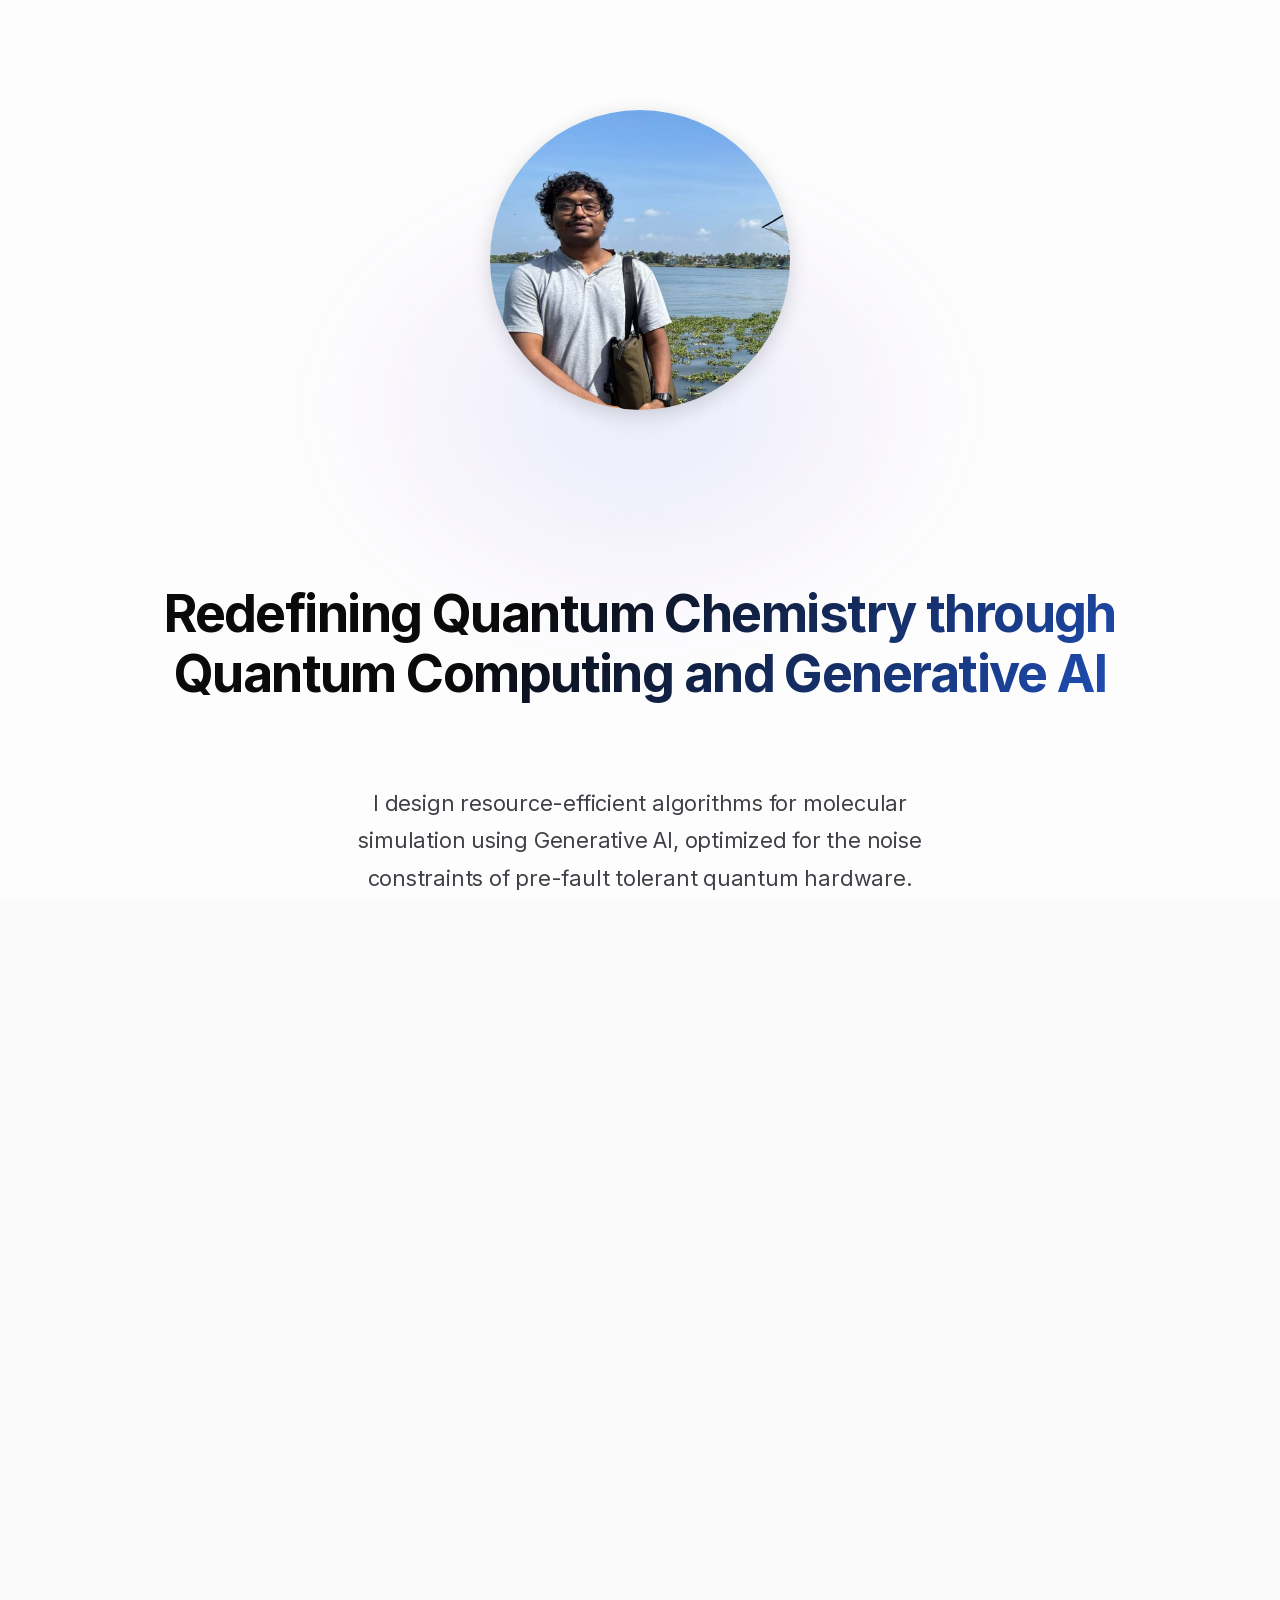
==== commit 8f3688b6: "Performance, mobile UX, and design overhaul - Self-host Inter variable fonts (latin/latin-ext, norma" ====
--- a/index.html
+++ b/index.html
@@ -4,7 +4,7 @@
   <meta charset="UTF-8">
   <meta name="viewport" content="width=device-width, initial-scale=1.0, viewport-fit=cover">
   <meta name="referrer" content="strict-origin-when-cross-origin">
-  <meta http-equiv="Content-Security-Policy" content="default-src 'self'; script-src 'self'; style-src 'self' https://fonts.googleapis.com; font-src https://fonts.gstatic.com; img-src 'self' data: https:; connect-src 'self'; frame-src 'none'; base-uri 'self'; form-action 'self'; upgrade-insecure-requests;">
+  <meta http-equiv="Content-Security-Policy" content="default-src 'self'; script-src 'self'; style-src 'self'; font-src 'self'; img-src 'self' data: https:; connect-src 'self'; frame-src 'none'; base-uri 'self'; form-action 'self'; upgrade-insecure-requests;">
   <meta name="description" content="PhD researcher at IIT Bombay building resource-efficient quantum algorithms for molecular simulation using Generative AI and NISQ hardware.">
   <meta name="author" content="Sonaldeep Halder">
 
@@ -14,25 +14,27 @@
   <meta property="og:title" content="Sonaldeep Halder | Research Scholar">
   <meta property="og:description" content="PhD researcher at IIT Bombay building resource-efficient quantum algorithms for molecular simulation using Generative AI and NISQ hardware.">
   <meta property="og:url" content="https://sonaldeephalder.github.io/">
-  <meta property="og:image" content="https://sonaldeephalder.github.io/assets/photoForWebsiteCropped.jpg">
+  <meta property="og:image" content="https://sonaldeephalder.github.io/assets/og-image.jpg">
   <meta property="og:image:alt" content="Sonaldeep Halder">
-  <meta property="og:image:width" content="2940">
-  <meta property="og:image:height" content="2737">
+  <meta property="og:image:width" content="1200">
+  <meta property="og:image:height" content="1117">
 
   <!-- Twitter Card -->
   <meta name="twitter:card" content="summary_large_image">
   <meta name="twitter:title" content="Sonaldeep Halder | Research Scholar">
   <meta name="twitter:description" content="PhD researcher at IIT Bombay building resource-efficient quantum algorithms for molecular simulation using Generative AI and NISQ hardware.">
-  <meta name="twitter:image" content="https://sonaldeephalder.github.io/assets/photoForWebsiteCropped.jpg">
+  <meta name="twitter:image" content="https://sonaldeephalder.github.io/assets/og-image.jpg">
 
   <link rel="canonical" href="https://sonaldeephalder.github.io/">
   <title>Sonaldeep Halder | Research Scholar</title>
-  <link rel="preconnect" href="https://fonts.googleapis.com">
-  <link rel="preconnect" href="https://fonts.gstatic.com" crossorigin>
+  <link rel="icon" href="assets/favicon.svg" type="image/svg+xml">
+  <link rel="apple-touch-icon" href="assets/apple-touch-icon.png">
+  <meta name="theme-color" content="#fafafa">
+  <link rel="preload" href="fonts/inter-normal-latin.woff2" as="font" type="font/woff2" crossorigin>
+  <link rel="stylesheet" href="css/fonts.css">
   <link rel="stylesheet" href="css/shared.css">
   <link rel="stylesheet" href="css/home.css">
   <link rel="stylesheet" href="css/mobile.css">
-  <link href="https://fonts.googleapis.com/css2?family=Inter:wght@300;400;500;600;700&display=swap" rel="stylesheet">
   <script type="application/ld+json">
   {
     "@context": "https://schema.org",
@@ -70,7 +72,7 @@
   <div class="header-inner">
     <div class="identity-group">
       <div id="photo-wrapper" class="photo-wrapper">
-        <img src="assets/photoForWebsiteCropped.jpg" alt="Sonaldeep Halder" class="profile-img" width="300" height="300" fetchpriority="high">
+        <img src="assets/profile-600.jpg" alt="Sonaldeep Halder" class="profile-img" width="300" height="300">
       </div>
 
       <div class="text-identity" id="identity-text">
@@ -98,7 +100,7 @@
 <!-- MOBILE HERO — visible only on mobile (≤ 768px), replaces scroll animation -->
 <div class="mobile-hero" id="mobile-hero" aria-label="Profile introduction">
   <div class="mobile-profile-photo">
-    <img src="assets/photoForWebsiteCropped.jpg" alt="Sonaldeep Halder" class="mobile-profile-img" width="110" height="110">
+    <img src="assets/profile-600.jpg" alt="Sonaldeep Halder" class="mobile-profile-img" width="110" height="110">
   </div>
   <div class="mobile-hero-content">
     <h1 class="mobile-hero-name">Sonaldeep Halder</h1>
--- a/css/fonts.css
+++ b/css/fonts.css
@@ -0,0 +1,37 @@
+/* Inter variable font — self-hosted (subsetted woff2 from Google Fonts, v20) */
+/* latin-ext */
+@font-face {
+  font-family: 'Inter';
+  font-style: italic;
+  font-weight: 300 700;
+  font-display: swap;
+  src: url('../fonts/inter-italic-latin-ext.woff2') format('woff2');
+  unicode-range: U+0100-02BA, U+02BD-02C5, U+02C7-02CC, U+02CE-02D7, U+02DD-02FF, U+0304, U+0308, U+0329, U+1D00-1DBF, U+1E00-1E9F, U+1EF2-1EFF, U+2020, U+20A0-20AB, U+20AD-20C0, U+2113, U+2C60-2C7F, U+A720-A7FF;
+}
+/* latin */
+@font-face {
+  font-family: 'Inter';
+  font-style: italic;
+  font-weight: 300 700;
+  font-display: swap;
+  src: url('../fonts/inter-italic-latin.woff2') format('woff2');
+  unicode-range: U+0000-00FF, U+0131, U+0152-0153, U+02BB-02BC, U+02C6, U+02DA, U+02DC, U+0304, U+0308, U+0329, U+2000-206F, U+20AC, U+2122, U+2191, U+2193, U+2212, U+2215, U+FEFF, U+FFFD;
+}
+/* latin-ext */
+@font-face {
+  font-family: 'Inter';
+  font-style: normal;
+  font-weight: 300 700;
+  font-display: swap;
+  src: url('../fonts/inter-normal-latin-ext.woff2') format('woff2');
+  unicode-range: U+0100-02BA, U+02BD-02C5, U+02C7-02CC, U+02CE-02D7, U+02DD-02FF, U+0304, U+0308, U+0329, U+1D00-1DBF, U+1E00-1E9F, U+1EF2-1EFF, U+2020, U+20A0-20AB, U+20AD-20C0, U+2113, U+2C60-2C7F, U+A720-A7FF;
+}
+/* latin */
+@font-face {
+  font-family: 'Inter';
+  font-style: normal;
+  font-weight: 300 700;
+  font-display: swap;
+  src: url('../fonts/inter-normal-latin.woff2') format('woff2');
+  unicode-range: U+0000-00FF, U+0131, U+0152-0153, U+02BB-02BC, U+02C6, U+02DA, U+02DC, U+0304, U+0308, U+0329, U+2000-206F, U+20AC, U+2122, U+2191, U+2193, U+2212, U+2215, U+FEFF, U+FFFD;
+}
--- a/css/shared.css
+++ b/css/shared.css
@@ -146,8 +146,21 @@
     background-color: rgba(250, 250, 250, 0);
     border-bottom: 1px solid transparent;
     transition: background-color var(--dur-normal) var(--ease-std),
-                border-color var(--dur-normal) var(--ease-std),
-                backdrop-filter var(--dur-normal) var(--ease-std);
+                border-color var(--dur-normal) var(--ease-std);
+}
+
+/* Header frosted-glass blur lives on a pseudo-element, NOT on .fixed-header
+   itself: backdrop-filter on the header would make it the containing block
+   for the position:fixed mobile nav overlay inside it, collapsing the
+   overlay to the header's box. JS drives --header-blur instead. */
+.fixed-header::before {
+    content: '';
+    position: absolute;
+    top: 0; right: 0; bottom: 0; left: 0;
+    z-index: -1;
+    backdrop-filter: blur(var(--header-blur, 0px));
+    -webkit-backdrop-filter: blur(var(--header-blur, 0px));
+    pointer-events: none;
 }
 
 .header-inner {
@@ -249,12 +262,19 @@
 }
 
 /* --- THE SLAB EFFECT (Stuck State) --- */
+/* Background, border, and shadow live here so CSS tooling can inspect them.
+   JS (shared.js updateStickyHeaders) only sets backdropFilter inline
+   (a dynamic blur value cannot be expressed as a CSS class alone). */
 .sticky-title.is-stuck {
-    background: rgba(250, 250, 250, 0.92);
-    backdrop-filter: blur(20px) saturate(180%);
-    -webkit-backdrop-filter: blur(20px) saturate(180%);
+    background:    rgba(250, 250, 250, 0.92);
     border-bottom: 2px solid var(--accent);
-    box-shadow: var(--shadow-md);
+    box-shadow:    var(--shadow-md);
+}
+/* Dark-bg sticky titles keep transparent background when stuck */
+.dark-bg .sticky-title.is-stuck {
+    background:    transparent;
+    border-bottom: 2px solid rgba(255, 255, 255, 0.15);
+    box-shadow:    none;
 }
 
 /* --- SECTIONS --- */
@@ -310,6 +330,13 @@
 .card p + p,
 .item p + p {
     margin-top: var(--space-3);
+}
+
+/* Preprint cards — amber left accent + faint wash (D3 / Bug 1 fix).
+   Restores the visual distinction lost when inline style was removed for CSP. */
+.preprint-card {
+    border-left:      3px solid #f59e0b;
+    background-image: linear-gradient(135deg, rgba(245, 158, 11, 0.055) 0%, transparent 45%);
 }
 .dark-bg {
     background-color: #0a0a0b;
@@ -388,8 +415,23 @@
 }
 details summary::-webkit-details-marker { display: none; }
 details[open] summary { margin-bottom: var(--space-3); }
-details[open] summary::before { content: '▲ ' / ''; font-size: 0.7em; }
-details:not([open]) summary::before { content: '▼ ' / ''; font-size: 0.7em; }
+
+/* Rotating chevron (D7) — replaces static ▼/▲ swap */
+details summary::before {
+    content:    '▸' / '';
+    font-size:  0.85em;
+    line-height: 1;
+    transition: transform var(--dur-normal) var(--ease-out);
+}
+details[open] summary::before { transform: rotate(90deg); }
+
+/* Abstract fade-slide on open (D7) */
+@keyframes abstract-in {
+    from { opacity: 0; transform: translateY(-4px); }
+    to   { opacity: 1; transform: translateY(0); }
+}
+details[open] > p { animation: abstract-in 260ms var(--ease-out); }
+
 details p {
     font-size: var(--text-sm);
     line-height: 1.8;
@@ -541,67 +583,9 @@
     /* 4. Show hamburger */
     .hamburger { display: flex; }
 
-    /* 5. Mobile nav — polished full-width dropdown */
-    .nav-links {
-        position: fixed;
-        top: var(--header-height);
-        left: 0;
-        width: 100%;
-        flex-direction: column;
-        align-items: stretch;
-        gap: 0;
-        padding: var(--space-3)
-                 max(var(--space-4), env(safe-area-inset-right, 0px) + var(--space-3))
-                 max(var(--space-6), env(safe-area-inset-bottom, 0px) + var(--space-4))
-                 max(var(--space-4), env(safe-area-inset-left, 0px) + var(--space-3));
-        background: rgba(250, 250, 250, 0.98);
-        backdrop-filter: blur(28px) saturate(200%);
-        -webkit-backdrop-filter: blur(28px) saturate(200%);
-        border-bottom: 1px solid var(--border-strong);
-        box-shadow: 0 8px 32px rgba(0, 0, 0, 0.10), 0 2px 8px rgba(0, 0, 0, 0.06);
-        z-index: 999;
-        opacity: 0;
-        pointer-events: none;
-        transform: translateY(-10px);
-        transition: opacity 180ms var(--ease-std), transform 180ms var(--ease-std);
-        max-width: 100%;
-        overflow-x: visible;
-        white-space: normal;
-    }
-
-    .nav-links.is-open {
-        opacity: 1;
-        pointer-events: auto;
-        transform: translateY(0);
-    }
-
-    /* 6. Nav links — generous 48px touch targets, pill highlight on active */
-    .nav-links a {
-        font-size: var(--text-base);
-        font-weight: 500;
-        padding: 14px var(--space-4);
-        width: 100%;
-        text-align: center;
-        box-sizing: border-box;
-        border-radius: var(--radius-md);
-        color: var(--text-secondary);
-        margin-bottom: 2px;
-        min-height: 48px;
-        display: flex;
-        align-items: center;
-        justify-content: center;
-    }
-
-    .nav-links a::after { display: none; }
-
-    .nav-links a.active {
-        background-color: var(--accent-subtle);
-        color: var(--accent);
-        font-weight: 600;
-        width: 100%;
-        margin: 0 0 2px 0;
-        border-radius: var(--radius-md);
-    }
+    /* 5./6. Mobile nav overlay styles live in mobile.css (full-screen overlay).
+       Do NOT redefine .nav-links here — duplicate definitions caused the
+       overlay sizing bug fixed in June 2026. */
 
     /* 7. Content sections */
     .content-section { padding-bottom: 56px; }
@@ -611,18 +595,17 @@
         padding-bottom: max(var(--space-12), calc(var(--space-8) + env(safe-area-inset-bottom, 0px)));
     }
 
-    /* 9. Cards — accent left border gives visual rhythm */
+    /* 9. Cards — padding/spacing only; border and border-radius set by mobile.css
+       (which loads after this file). The accent left-border and radius-md values
+       here would be overridden by mobile.css's .card shorthand anyway. */
     .card {
-        padding: var(--space-5);
-        border-left: 3px solid var(--accent);
-        border-radius: var(--radius-md);
+        padding:       var(--space-5);
         margin-bottom: var(--space-4);
     }
 
     /* 10. Items — refined padding */
     .item {
-        padding: var(--space-5);
-        border-radius: var(--radius-md);
+        padding:       var(--space-5);
         margin-bottom: var(--space-3);
     }
 
@@ -693,3 +676,17 @@
     .buttons .btn,
     .buttons .btn.secondary { padding: 13px 20px; }
 }
+
+/* --- CLASSES FOR FORMER INLINE STYLES (CSP: style-src 'self' forbids style="") --- */
+.pub-number  { font-size: 0.8rem; color: #999; margin: 0 0 8px 0; }
+.pub-authors { margin: 6px 0 4px 0; }
+.pub-venue   { color: var(--accent); font-weight: 500; margin-bottom: 4px; }
+.pub-venue-preprint { color: #856404; font-weight: 500; margin-bottom: 4px; }
+.pub-actions { margin-top: 12px; margin-bottom: 0; }
+.pub-note    { font-size: 0.85rem; color: #666; margin-top: 6px; }
+.lead-note   { text-align: center; margin-bottom: 8px; }
+.mt-6        { margin-top: var(--space-6); }
+.cv-note     { margin-top: 4px; color: var(--text-secondary); }
+.cv-desc     { margin-top: 8px; color: var(--text-secondary); line-height: 1.7; }
+.prose       { text-align: left; line-height: 1.7; }
+.prose-gap   { margin-top: 16px; }
--- a/css/mobile.css
+++ b/css/mobile.css
@@ -22,6 +22,12 @@
     to   { opacity: 1; transform: translateY(0); }
 }
 
+/* Mobile hero entrance animation */
+@keyframes m-hero-in {
+    from { opacity: 0; transform: translateY(14px); }
+    to   { opacity: 1; transform: translateY(0); }
+}
+
 /* ═══════════════════════════════════════════════════════ */
 /*  768px and below                                        */
 /* ═══════════════════════════════════════════════════════ */
@@ -29,6 +35,8 @@
 
     /* ── 1. Root tokens ── */
     :root {
+        /* --header-height: 60px — drives .sticky-title top (shared.css:249) and
+           .mobile-hero padding-top. Both resolve via var() — no explicit override needed. */
         --header-height: 60px;
         --mobile-gutter: 24px;
     }
@@ -44,8 +52,9 @@
     }
 
     /* ── SAFARI iOS: inputs/textareas < 16px trigger auto-zoom on focus.
-           Force 16px (1rem) to prevent the viewport jumping. ── */
-    input, textarea, select {
+           Force 16px (1rem) to prevent the viewport jumping. Button is included
+           to avoid a subtle size inconsistency vs. other interactive text. ── */
+    input, textarea, select, button {
         font-size: 1rem !important;
     }
 
@@ -149,7 +158,7 @@
         /* Reset the translateY(-10px) that shared.css applies */
         transform: translateY(0) !important;
 
-        transition: opacity 240ms cubic-bezier(0.16, 1, 0.3, 1);
+        transition: opacity 180ms cubic-bezier(0.16, 1, 0.3, 1);
         box-sizing: border-box;
         overflow:   hidden;
     }
@@ -324,7 +333,7 @@
     }
 
     .mobile-hero-role {
-        font-size:      0.7rem;
+        font-size:      0.75rem;   /* was 0.7rem — raised to stay above legibility floor */
         font-weight:    700;
         color:          var(--accent);
         letter-spacing: 0.1em;
@@ -368,7 +377,7 @@
     .mobile-hero-tags .tag {
         background:    var(--accent-subtle);
         color:         var(--accent);
-        font-size:     0.7rem;
+        font-size:     0.72rem;   /* was 0.7rem — small raise for legibility */
         font-weight:   600;
         padding:       5px 14px;
         border-radius: var(--radius-pill);
@@ -552,6 +561,236 @@
         padding: 40px 24px 36px;
     }
 
+    /* ────────────────────────────────────────
+       HERO ENTRANCE CHOREOGRAPHY (D1)
+       Staggered fade-up on load; compositor-only properties.
+    ──────────────────────────────────────── */
+    .mobile-profile-photo { animation: m-hero-in 560ms var(--ease-out)  60ms both; }
+    .mobile-hero-name     { animation: m-hero-in 560ms var(--ease-out) 140ms both; }
+    .mobile-hero-role,
+    .mobile-hero-affil    { animation: m-hero-in 560ms var(--ease-out) 220ms both; }
+    .mobile-divider       { animation: m-hero-in 560ms var(--ease-out) 290ms both; }
+    .mobile-hero-desc     { animation: m-hero-in 560ms var(--ease-out) 360ms both; }
+    .mobile-hero-tags     { animation: m-hero-in 560ms var(--ease-out) 430ms both; }
+    .mobile-hero-cta      { animation: m-hero-in 560ms var(--ease-out) 500ms both; }
+
+    /* ────────────────────────────────────────
+       PUBLICATION NUMBER CHIPS (D2)
+       Accent chip replaces grey number text.
+    ──────────────────────────────────────── */
+    .card .pub-number {
+        display:         inline-flex;
+        align-items:     center;
+        justify-content: center;
+        min-width:       26px;
+        height:          22px;
+        padding:         0 9px;
+        box-sizing:      border-box;
+        border-radius:   var(--radius-pill);
+        background:      var(--accent-subtle);
+        color:           var(--accent);
+        font-size:       0.72rem;
+        font-weight:     700;
+        letter-spacing:  0.04em;
+        margin:          0 0 10px;
+    }
+
+    /* DOI / arXiv — compact inline pill, not a hero CTA (D2)
+       Must come after the .buttons rule to win the cascade. */
+    .buttons.pub-actions {
+        flex-direction: row;
+        width:          auto;
+        align-self:     flex-start;
+        margin-top:     14px;
+    }
+    .buttons.pub-actions .btn,
+    .buttons.pub-actions .btn.secondary {
+        width:       auto;
+        min-height:  0;
+        padding:     10px 20px;
+        font-size:   0.78rem;
+        letter-spacing: 0.03em;
+    }
+
+    /* ────────────────────────────────────────
+       PREPRINT CARD IDENTITY (D3 / Bug 1 fix)
+       Amber left edge + wash; must come after .card rule.
+    ──────────────────────────────────────── */
+    .card.preprint-card {
+        border-left:      3px solid #f59e0b;
+        background-image: linear-gradient(135deg, rgba(245, 158, 11, 0.055) 0%, transparent 45%);
+    }
+
+    /* ────────────────────────────────────────
+       DARK FOOTER ROUNDED SHEET (D4)
+       Extends the existing .dark-bg rule.
+    ──────────────────────────────────────── */
+    .dark-bg {
+        border-radius: 28px 28px 0 0;
+        margin-top:    12px;
+        padding-top:   var(--space-4);
+        position:      relative;   /* needed for ::before anchor */
+    }
+    .dark-bg::before {
+        content:    '';
+        position:   absolute;
+        top:        0;
+        left:       12%;
+        right:      12%;
+        height:     1px;
+        background: linear-gradient(90deg, transparent, rgba(96, 165, 250, 0.55), transparent);
+        pointer-events: none;
+    }
+
+    /* ────────────────────────────────────────
+       TOUCH PRESS STATES (D6)
+       Tactile feedback on touch devices.
+    ──────────────────────────────────────── */
+    .btn:active {
+        transform:          scale(0.97);
+        transition-duration: 80ms;
+    }
+    details summary:active {
+        opacity:            0.55;
+        transition-duration: 80ms;
+    }
+    .nav-links a:active:not(.active) {
+        background: var(--bg-subtle);
+    }
+
+    /* ────────────────────────────────────────
+       STAGGERED CARD REVEAL (D5)
+       Children cascade 70ms apart within revealed sections.
+    ──────────────────────────────────────── */
+    .reveal .centered-container > .card,
+    .reveal .centered-container > .item {
+        opacity:    0;
+        transform:  translateY(18px);
+        transition:
+            opacity   var(--dur-slow) var(--ease-out),
+            transform var(--dur-slow) var(--ease-out);
+    }
+    .reveal.active .centered-container > .card,
+    .reveal.active .centered-container > .item {
+        opacity:   1;
+        transform: translateY(0);
+    }
+    .reveal.active .centered-container > .card:nth-child(2),
+    .reveal.active .centered-container > .item:nth-child(2) { transition-delay:  70ms; }
+    .reveal.active .centered-container > .card:nth-child(3),
+    .reveal.active .centered-container > .item:nth-child(3) { transition-delay: 140ms; }
+    .reveal.active .centered-container > .card:nth-child(4),
+    .reveal.active .centered-container > .item:nth-child(4) { transition-delay: 210ms; }
+    .reveal.active .centered-container > .card:nth-child(5),
+    .reveal.active .centered-container > .item:nth-child(5) { transition-delay: 280ms; }
+
+    /* ────────────────────────────────────────
+       HERO DOT-GRID TEXTURE (D8)
+       Ultra-low-contrast dot pattern behind mobile hero.
+       .mobile-hero::before is the radial glow; ::after is free.
+    ──────────────────────────────────────── */
+    .mobile-hero::after {
+        content:    '';
+        position:   absolute;
+        top:   0; right:  0; bottom: 0; left: 0;
+        background-image: radial-gradient(rgba(10, 10, 11, 0.07) 1px, transparent 1.5px);
+        background-size:  22px 22px;
+        -webkit-mask-image: radial-gradient(ellipse 90% 75% at 50% 28%, #000 0%, transparent 72%);
+        mask-image:         radial-gradient(ellipse 90% 75% at 50% 28%, #000 0%, transparent 72%);
+        pointer-events: none;
+        z-index: 0;
+    }
+
+    /* ────────────────────────────────────────
+       NAV OVERLAY INDEX NUMBERS (D10)
+       Editorial 01–05 counter beside each link.
+       .nav-links::before = watermark (unchanged)
+       .nav-links a::before = free slot used here
+    ──────────────────────────────────────── */
+    .nav-links { counter-reset: navidx; }
+    .nav-links a {
+        counter-increment: navidx;
+    }
+    .nav-links a::before {
+        content:    counter(navidx, decimal-leading-zero) / '';
+        position:   absolute;
+        left:       16px;
+        top:        50%;
+        transform:  translateY(-50%);
+        font-size:  0.65rem;
+        font-weight: 600;
+        letter-spacing: 0.08em;
+        color:      var(--accent);
+        opacity:    0.55;
+        pointer-events: none;
+    }
+
+    /* ────────────────────────────────────────
+       STICKY-TITLE ACCENT TICK (D11)
+       28px gradient underline; JS writes backdrop-filter
+       and .is-stuck class — no conflict with ::after.
+    ──────────────────────────────────────── */
+    .sticky-title::after {
+        content:       '';
+        display:       block;
+        width:         28px;
+        height:        3px;
+        margin:        8px auto 0;
+        border-radius: 2px;
+        background:    linear-gradient(90deg, var(--accent), #7c3aed);
+    }
+
+}
+
+/* ────────────────────────────────────────
+   REDUCED MOTION — top-level guards
+   belt-and-braces alongside shared.css.
+   Scroll-driven animation-timeline ignores animation-duration
+   so we explicitly disable with content:none (D9).
+──────────────────────────────────────── */
+@media (max-width: 768px) and (prefers-reduced-motion: reduce) {
+    /* Hero entrance (D1) */
+    .mobile-profile-photo, .mobile-hero-name, .mobile-hero-role,
+    .mobile-hero-affil, .mobile-divider, .mobile-hero-desc,
+    .mobile-hero-tags, .mobile-hero-cta { animation: none; }
+
+    /* Nav overlay links (UX11) */
+    .nav-links.is-open a { animation: none; opacity: 1; }
+
+    /* Staggered card reveal (D5) */
+    .reveal .centered-container > .card,
+    .reveal .centered-container > .item {
+        opacity: 1; transform: none; transition: none;
+    }
+}
+
+/* Scroll progress bar (D9) — @supports keeps it progressive enhancement */
+@supports (animation-timeline: scroll()) {
+    @media (max-width: 768px) {
+        @keyframes m-scroll-progress {
+            from { transform: scaleX(0); }
+            to   { transform: scaleX(1); }
+        }
+        body::after {
+            content:        '';
+            position:       fixed;
+            top:            env(safe-area-inset-top, 0px);
+            left:  0; right: 0;
+            height:         2px;
+            background:     linear-gradient(90deg, var(--accent), #7c3aed);
+            transform-origin: 0 50%;
+            transform:      scaleX(0);
+            animation:      m-scroll-progress auto linear both;
+            animation-timeline: scroll(root);
+            z-index:        1001;
+            pointer-events: none;
+        }
+        /* Hide when nav is open (body is position:fixed — progress is stale) */
+        body.nav-open::after { content: none; }
+    }
+}
+@media (prefers-reduced-motion: reduce) {
+    body::after { animation: none; content: none; }
 }
 
 
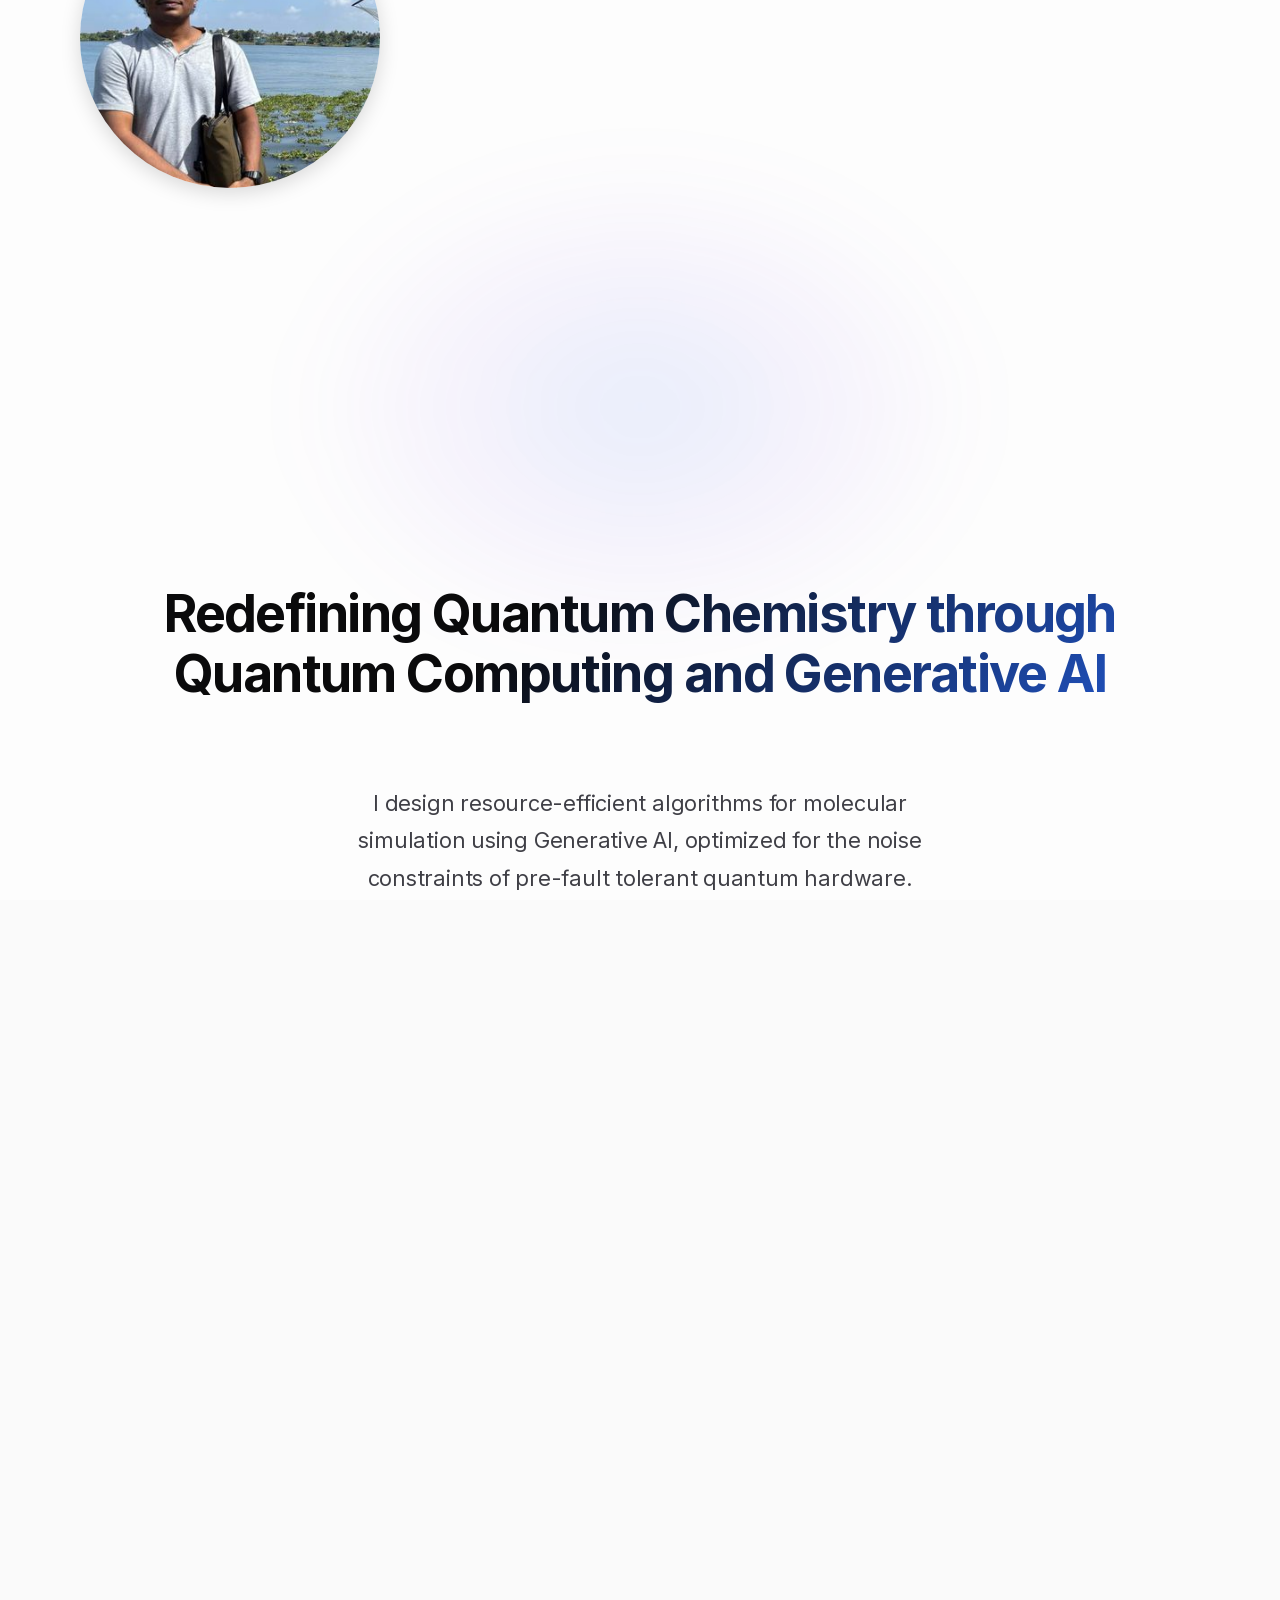
==== commit b2a8b3ad: "Fix mobile defects: phantom success card, nav scroll loss, box-sizing, image weight Contact page - ." ====
--- a/index.html
+++ b/index.html
@@ -72,7 +72,7 @@
   <div class="header-inner">
     <div class="identity-group">
       <div id="photo-wrapper" class="photo-wrapper">
-        <img src="assets/profile-600.jpg" alt="Sonaldeep Halder" class="profile-img" width="300" height="300">
+        <img src="assets/profile-600.jpg" srcset="assets/profile-100.jpg 100w, assets/profile-160.jpg 160w, assets/profile-336.jpg 336w, assets/profile-600.jpg 600w" sizes="(max-width: 768px) 112px, 300px" alt="Sonaldeep Halder" class="profile-img" width="300" height="300">
       </div>
 
       <div class="text-identity" id="identity-text">
@@ -100,7 +100,7 @@
 <!-- MOBILE HERO — visible only on mobile (≤ 768px), replaces scroll animation -->
 <div class="mobile-hero" id="mobile-hero" aria-label="Profile introduction">
   <div class="mobile-profile-photo">
-    <img src="assets/profile-600.jpg" alt="Sonaldeep Halder" class="mobile-profile-img" width="110" height="110">
+    <img src="assets/profile-336.jpg" srcset="assets/profile-100.jpg 100w, assets/profile-160.jpg 160w, assets/profile-336.jpg 336w, assets/profile-600.jpg 600w" sizes="(max-width: 768px) 112px, 300px" alt="Sonaldeep Halder" class="mobile-profile-img" width="110" height="110">
   </div>
   <div class="mobile-hero-content">
     <h1 class="mobile-hero-name">Sonaldeep Halder</h1>
--- a/css/shared.css
+++ b/css/shared.css
@@ -112,6 +112,13 @@
     outline-offset: 3px;
 }
 
+/* Global border-box. Without it, any `width: 100%` element that also has
+   horizontal padding renders wider than its container and spills to the right —
+   this shipped twice (the mobile hero CTA buttons, and .sticky-title hanging
+   20px off each edge of the viewport). Individual box-sizing declarations
+   elsewhere in the CSS are now redundant but harmless. */
+*, *::before, *::after { box-sizing: border-box; }
+
 html { scroll-behavior: smooth; }
 
 h1, h2, h3, h4 {
@@ -255,10 +262,16 @@
 
     background: transparent;
     border-bottom: 1px solid transparent;
-    backdrop-filter: blur(0px);
-    -webkit-backdrop-filter: blur(0px);
-
-    transition: all 0.3s ease-out;
+
+    /* backdrop-filter is deliberately NOT declared here and NOT transitioned.
+       JS writes it inline every scroll frame; a `transition: all` restarted a
+       fresh 300ms animation on it on every write, leaving the blur permanently
+       mid-transition and forcing the compositor to re-snapshot and re-blur a
+       full-width backdrop each frame. A base blur(0px) also made every sticky
+       title a backdrop root for nothing. */
+    transition: background-color 0.3s ease-out,
+                border-color     0.3s ease-out,
+                box-shadow       0.3s ease-out;
 }
 
 /* --- THE SLAB EFFECT (Stuck State) --- */
@@ -325,7 +338,6 @@
         transform var(--dur-normal) var(--ease-out),
         box-shadow var(--dur-normal) var(--ease-out),
         border-color var(--dur-normal) ease;
-    will-change: transform;
 }
 .card p + p,
 .item p + p {
@@ -373,6 +385,9 @@
 .buttons { margin-top: var(--space-6); margin-bottom: 0; display: flex; gap: var(--space-3); flex-wrap: wrap; }
 .btn {
     padding: 13px 26px;
+    /* border-box so a `width: 100%` button (mobile stacked CTAs) stays inside
+       its container instead of overflowing by its horizontal padding */
+    box-sizing: border-box;
     background: var(--accent);
     color: white;
     text-decoration: none;
@@ -494,6 +509,11 @@
 
 /* --- HOVER EFFECTS (pointer devices only — prevents sticky hover on touch screens) --- */
 @media (hover: hover) {
+    /* Promote only where the lift can actually fire. On touch this used to hold a
+       compositor layer per card — 11 on publications.html — for a hover state that
+       never runs. */
+    .card, .item { will-change: transform; }
+
     .card:hover, .item:hover {
         transform: translateY(-3px);
         box-shadow: var(--shadow-hover);
@@ -556,9 +576,11 @@
 }
 
 /* ============================================ */
-/* === MOBILE REDESIGN ≤ 768px               === */
+/* === MOBILE REDESIGN ≤ 768px or short      === */
+/* === viewports (phone landscape) — keep in === */
+/* === sync with MOBILE_MEDIA in shared.js   === */
 /* ============================================ */
-@media (max-width: 768px) {
+@media (max-width: 768px), (max-height: 500px) {
 
     /* 1. Header — safe-area aware */
     .header-inner {
@@ -571,13 +593,13 @@
     /* 2. Hide role & separator — preserve header width */
     .role, .separator { display: none; }
 
-    /* 3. Prevent name overflow on narrow screens */
+    /* 3. Prevent name overflow on narrow screens.
+       max-width lives in mobile.css (.name, 54vw) — single source of truth. */
     .name {
         overflow: hidden;
         text-overflow: ellipsis;
         white-space: nowrap;
-        max-width: 44vw;
-        font-size: var(--text-sm);
+        /* font-size + max-width live in mobile.css (.name) — single source of truth */
     }
 
     /* 4. Show hamburger */
--- a/css/home.css
+++ b/css/home.css
@@ -74,7 +74,7 @@
     letter-spacing: -0.03em;
 }
 
-@media (max-width: 768px) {
+@media (max-width: 768px), (max-height: 500px) {
     .hero-section {
         padding-bottom: 40px;
     }
@@ -85,7 +85,8 @@
         filter: blur(50px);
         opacity: 0.7;
     }
-    .hero-spacer { height: 320px; }
+    /* .hero-spacer intentionally not sized here: .hero-section is
+       display:none on mobile (mobile.css), so the spacer never renders. */
     .sticky-hero {
         font-size: clamp(1.5rem, 5.5vw, 1.9rem);
         line-height: 1.22;
--- a/css/mobile.css
+++ b/css/mobile.css
@@ -29,9 +29,10 @@
 }
 
 /* ═══════════════════════════════════════════════════════ */
-/*  768px and below                                        */
+/*  768px and below — OR short viewports (phone landscape) */
+/*  Keep this query in sync with MOBILE_MEDIA in shared.js */
 /* ═══════════════════════════════════════════════════════ */
-@media (max-width: 768px) {
+@media (max-width: 768px), (max-height: 500px) {
 
     /* ── 1. Root tokens ── */
     :root {
@@ -748,7 +749,8 @@
    Scroll-driven animation-timeline ignores animation-duration
    so we explicitly disable with content:none (D9).
 ──────────────────────────────────────── */
-@media (max-width: 768px) and (prefers-reduced-motion: reduce) {
+@media (max-width: 768px) and (prefers-reduced-motion: reduce),
+       (max-height: 500px) and (prefers-reduced-motion: reduce) {
     /* Hero entrance (D1) */
     .mobile-profile-photo, .mobile-hero-name, .mobile-hero-role,
     .mobile-hero-affil, .mobile-divider, .mobile-hero-desc,
@@ -766,7 +768,7 @@
 
 /* Scroll progress bar (D9) — @supports keeps it progressive enhancement */
 @supports (animation-timeline: scroll()) {
-    @media (max-width: 768px) {
+    @media (max-width: 768px), (max-height: 500px) {
         @keyframes m-scroll-progress {
             from { transform: scaleX(0); }
             to   { transform: scaleX(1); }
@@ -847,3 +849,54 @@
     .buttons .btn,
     .buttons .btn.secondary { padding: 14px 20px; }
 }
+
+/* ═══════════════════════════════════════════════════════ */
+/*  Short viewports (phone landscape, height ≤ 500px)      */
+/*  Mobile layout is active via the combined query above;  */
+/*  these rules compact vertically-greedy elements so      */
+/*  nothing is clipped in ~390px of height.                */
+/* ═══════════════════════════════════════════════════════ */
+@media (max-height: 500px) {
+
+    /* Nav overlay: 5 × 56px links + 80px paddings ≈ 464px — would be
+       clipped (overflow: hidden) in a 390px-tall viewport. Compact the
+       links and let the list scroll instead of clipping. flex-start
+       instead of center: a centered flex container clips its overflow
+       at BOTH ends, making the top links unreachable. */
+    .nav-links {
+        justify-content: flex-start;
+        overflow-y:      auto;
+        -webkit-overflow-scrolling: touch;
+        padding-top:     calc(var(--header-height) + 12px);
+        padding-bottom:  max(24px, env(safe-area-inset-bottom, 0px) + 12px);
+        /* In landscape the notch sits on the left/right — keep the link
+           index numbers and text clear of it on notched phones. */
+        padding-left:    max(32px, env(safe-area-inset-left,  0px) + 16px);
+        padding-right:   max(32px, env(safe-area-inset-right, 0px) + 16px);
+        gap: 4px;
+    }
+
+    .nav-links a {
+        font-size:  1.25rem;
+        min-height: 44px;
+        padding:    8px 28px;
+    }
+
+    /* Hero: trim vertical padding and photo so the name + role are
+       visible without scrolling in landscape. */
+    .mobile-hero {
+        padding-top:    calc(var(--header-height) + 24px);
+        padding-bottom: 36px;
+    }
+
+    .mobile-profile-photo,
+    .mobile-profile-img {
+        width:  96px;
+        height: 96px;
+    }
+
+    .mobile-profile-photo { margin-bottom: 20px; }
+
+    /* Keep text measure readable on a wide-but-short screen */
+    .mobile-hero-content { max-width: 560px; }
+}
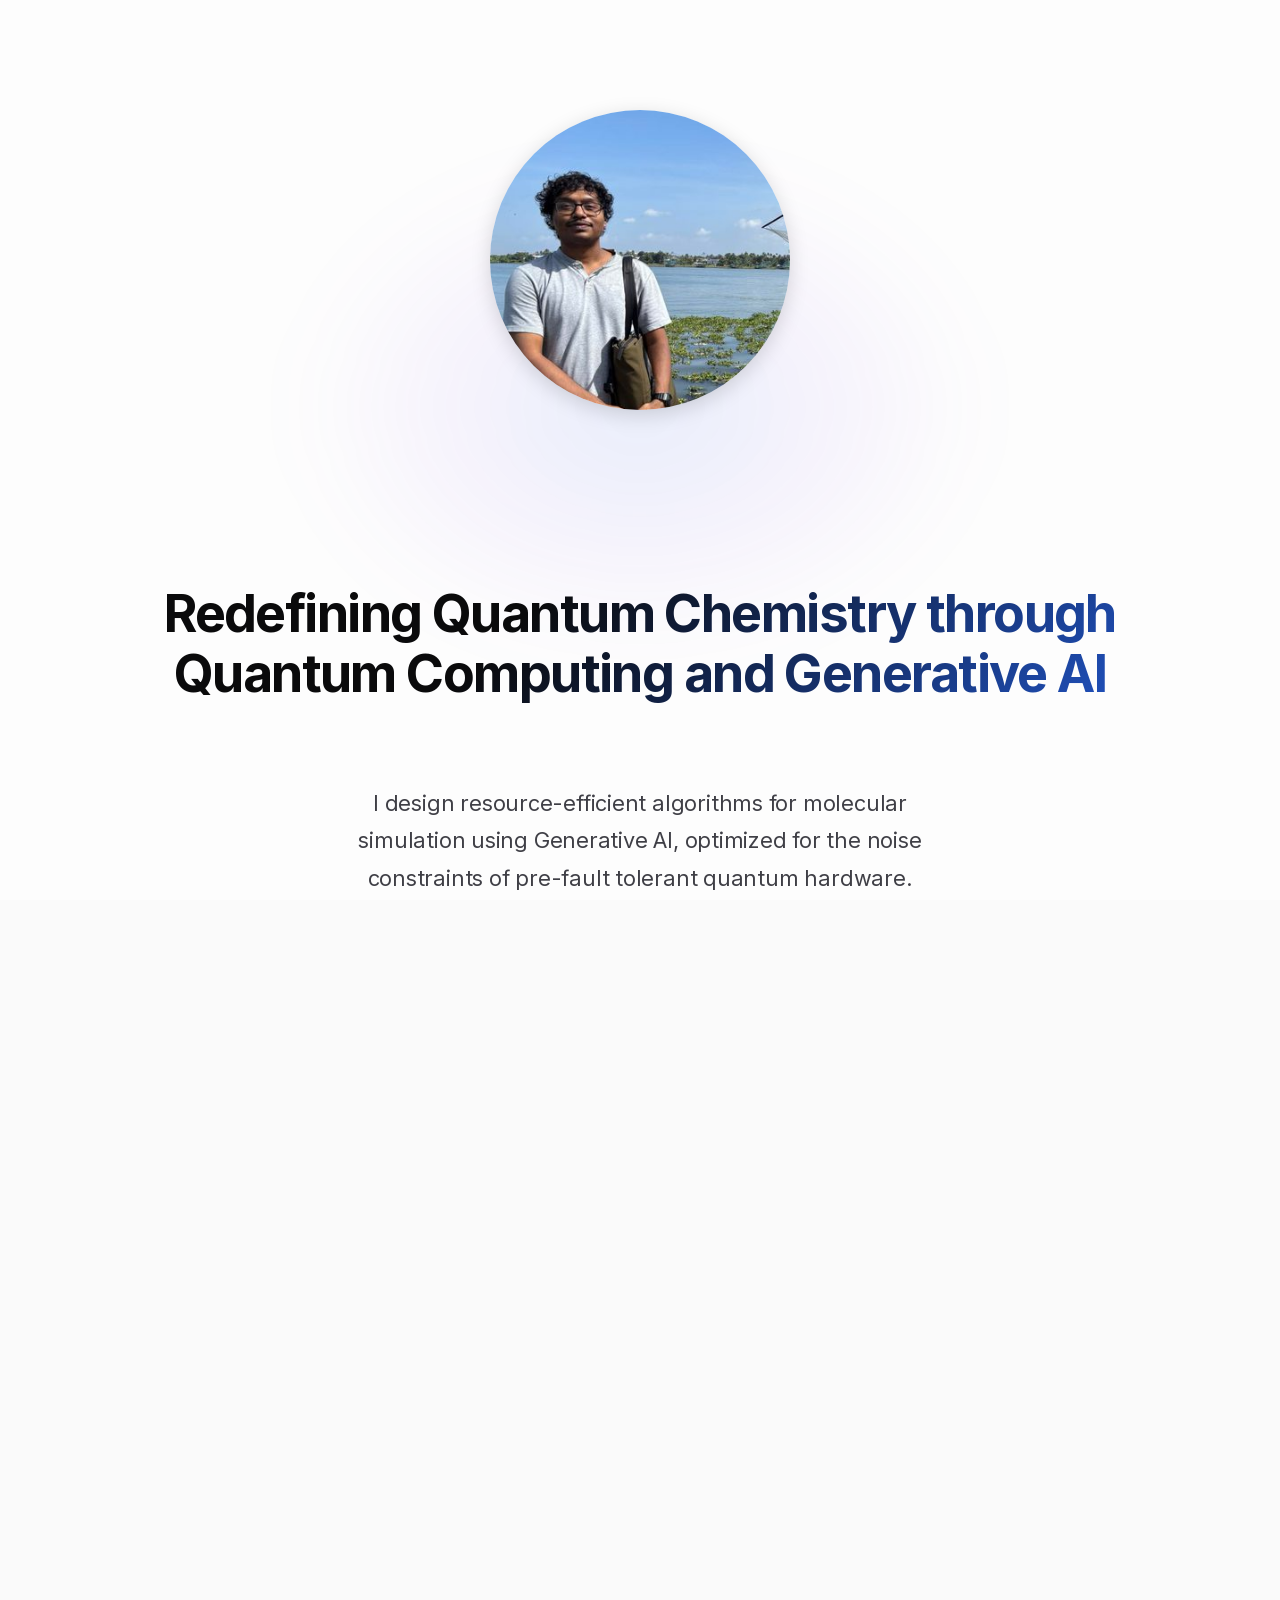
==== commit 60214609: "Security: remove PII from the published site, tighten CSP - Remove assets/cv.pdf. It was tracked and" ====
--- a/index.html
+++ b/index.html
@@ -4,7 +4,7 @@
   <meta charset="UTF-8">
   <meta name="viewport" content="width=device-width, initial-scale=1.0, viewport-fit=cover">
   <meta name="referrer" content="strict-origin-when-cross-origin">
-  <meta http-equiv="Content-Security-Policy" content="default-src 'self'; script-src 'self'; style-src 'self'; font-src 'self'; img-src 'self' data: https:; connect-src 'self'; frame-src 'none'; base-uri 'self'; form-action 'self'; upgrade-insecure-requests;">
+  <meta http-equiv="Content-Security-Policy" content="default-src 'self'; script-src 'self'; style-src 'self'; font-src 'self'; img-src 'self' data:; connect-src 'self'; object-src 'none'; frame-src 'none'; base-uri 'self'; form-action 'self'; upgrade-insecure-requests;">
   <meta name="description" content="PhD researcher at IIT Bombay building resource-efficient quantum algorithms for molecular simulation using Generative AI and NISQ hardware.">
   <meta name="author" content="Sonaldeep Halder">
 
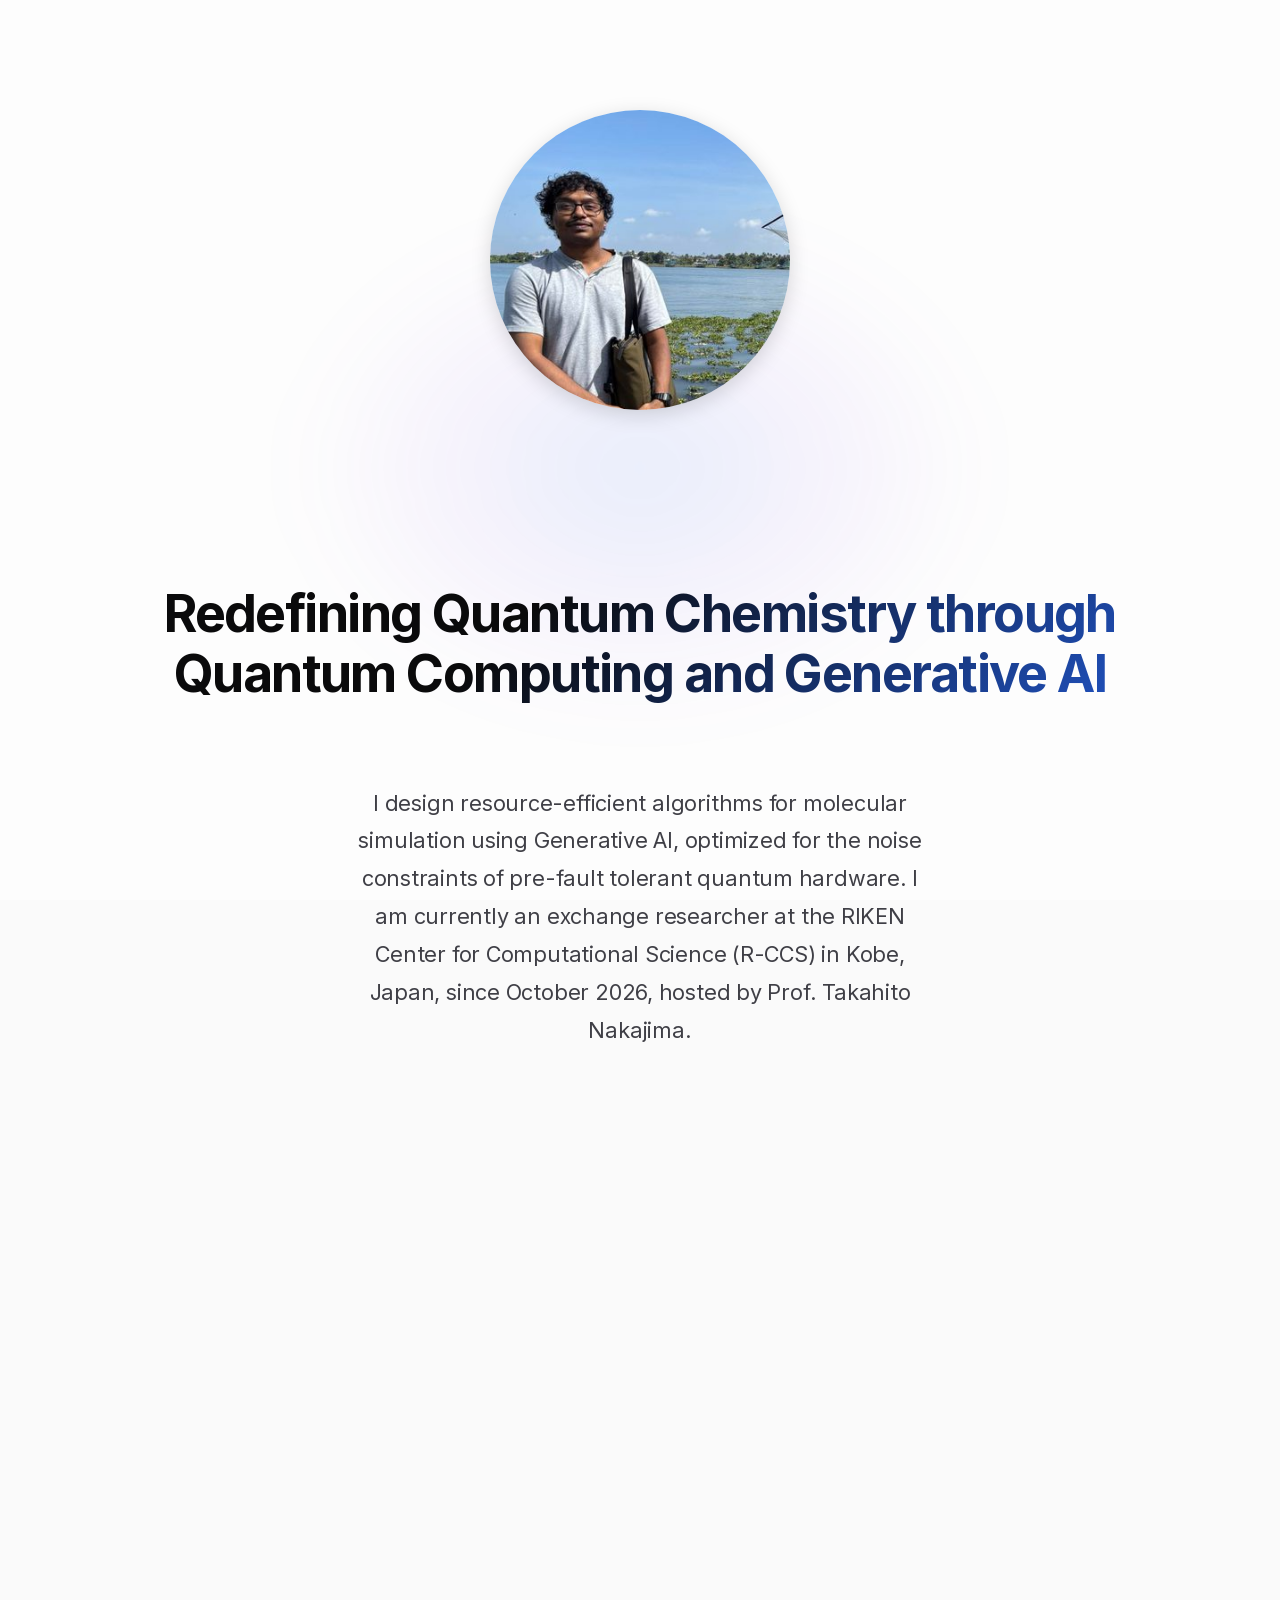
==== commit 7e04127a: "Add RIKEN R-CCS exchange position and Q-WAVE preprint - Exchange Researcher at RIKEN R-CCS (Kobe), h" ====
--- a/index.html
+++ b/index.html
@@ -5,14 +5,14 @@
   <meta name="viewport" content="width=device-width, initial-scale=1.0, viewport-fit=cover">
   <meta name="referrer" content="strict-origin-when-cross-origin">
   <meta http-equiv="Content-Security-Policy" content="default-src 'self'; script-src 'self'; style-src 'self'; font-src 'self'; img-src 'self' data:; connect-src 'self'; object-src 'none'; frame-src 'none'; base-uri 'self'; form-action 'self'; upgrade-insecure-requests;">
-  <meta name="description" content="PhD researcher at IIT Bombay building resource-efficient quantum algorithms for molecular simulation using Generative AI and NISQ hardware.">
+  <meta name="description" content="PhD researcher at IIT Bombay, currently an exchange researcher at RIKEN R-CCS, Japan, building resource-efficient quantum algorithms for molecular simulation using Generative AI and NISQ hardware.">
   <meta name="author" content="Sonaldeep Halder">
 
   <!-- Open Graph / Social sharing -->
   <meta property="og:type" content="website">
   <meta property="og:site_name" content="Sonaldeep Halder">
   <meta property="og:title" content="Sonaldeep Halder | Research Scholar">
-  <meta property="og:description" content="PhD researcher at IIT Bombay building resource-efficient quantum algorithms for molecular simulation using Generative AI and NISQ hardware.">
+  <meta property="og:description" content="PhD researcher at IIT Bombay, currently an exchange researcher at RIKEN R-CCS, Japan, building resource-efficient quantum algorithms for molecular simulation using Generative AI and NISQ hardware.">
   <meta property="og:url" content="https://sonaldeephalder.github.io/">
   <meta property="og:image" content="https://sonaldeephalder.github.io/assets/og-image.jpg">
   <meta property="og:image:alt" content="Sonaldeep Halder">
@@ -22,7 +22,7 @@
   <!-- Twitter Card -->
   <meta name="twitter:card" content="summary_large_image">
   <meta name="twitter:title" content="Sonaldeep Halder | Research Scholar">
-  <meta name="twitter:description" content="PhD researcher at IIT Bombay building resource-efficient quantum algorithms for molecular simulation using Generative AI and NISQ hardware.">
+  <meta name="twitter:description" content="PhD researcher at IIT Bombay, currently an exchange researcher at RIKEN R-CCS, Japan, building resource-efficient quantum algorithms for molecular simulation using Generative AI and NISQ hardware.">
   <meta name="twitter:image" content="https://sonaldeephalder.github.io/assets/og-image.jpg">
 
   <link rel="canonical" href="https://sonaldeephalder.github.io/">
@@ -41,12 +41,19 @@
     "@type": "Person",
     "name": "Sonaldeep Halder",
     "jobTitle": "PhD Research Scholar",
-    "description": "PhD researcher at IIT Bombay building resource-efficient quantum algorithms for molecular simulation using Generative AI and NISQ hardware.",
-    "affiliation": {
-      "@type": "Organization",
-      "name": "Indian Institute of Technology Bombay",
-      "url": "https://www.iitb.ac.in"
-    },
+    "description": "PhD researcher at IIT Bombay, currently an exchange researcher at RIKEN R-CCS, Japan, building resource-efficient quantum algorithms for molecular simulation using Generative AI and NISQ hardware.",
+    "affiliation": [
+      {
+        "@type": "Organization",
+        "name": "Indian Institute of Technology Bombay",
+        "url": "https://www.iitb.ac.in"
+      },
+      {
+        "@type": "Organization",
+        "name": "RIKEN Center for Computational Science",
+        "url": "https://www.r-ccs.riken.jp/en/"
+      }
+    ],
     "url": "https://sonaldeephalder.github.io",
     "sameAs": [
       "https://scholar.google.com/citations?user=0h1FrCQAAAAJ&hl=en",
@@ -106,6 +113,7 @@
     <h1 class="mobile-hero-name">Sonaldeep Halder</h1>
     <p class="mobile-hero-role">PhD Research Scholar</p>
     <p class="mobile-hero-affil">IIT Bombay &middot; Department of Chemistry</p>
+    <p class="mobile-hero-affil">Exchange Researcher &middot; RIKEN R-CCS, Japan</p>
     <div class="mobile-divider"></div>
     <p class="mobile-hero-desc">Designing resource-efficient quantum algorithms for molecular simulation using Generative AI and NISQ hardware.</p>
     <div class="mobile-hero-tags">
@@ -127,7 +135,7 @@
     <h1 class="sticky-hero">Redefining Quantum Chemistry through<br>Quantum Computing and Generative AI</h1>
 
     <p class="hero-subtext">
-      I design resource-efficient algorithms for molecular simulation using Generative AI, optimized for the noise constraints of pre-fault tolerant quantum hardware.
+      I design resource-efficient algorithms for molecular simulation using Generative AI, optimized for the noise constraints of pre-fault tolerant quantum hardware. I am currently an exchange researcher at the RIKEN Center for Computational Science (R-CCS) in Kobe, Japan, since October 2026, hosted by Prof. Takahito Nakajima.
     </p>
   </div>
 </section>
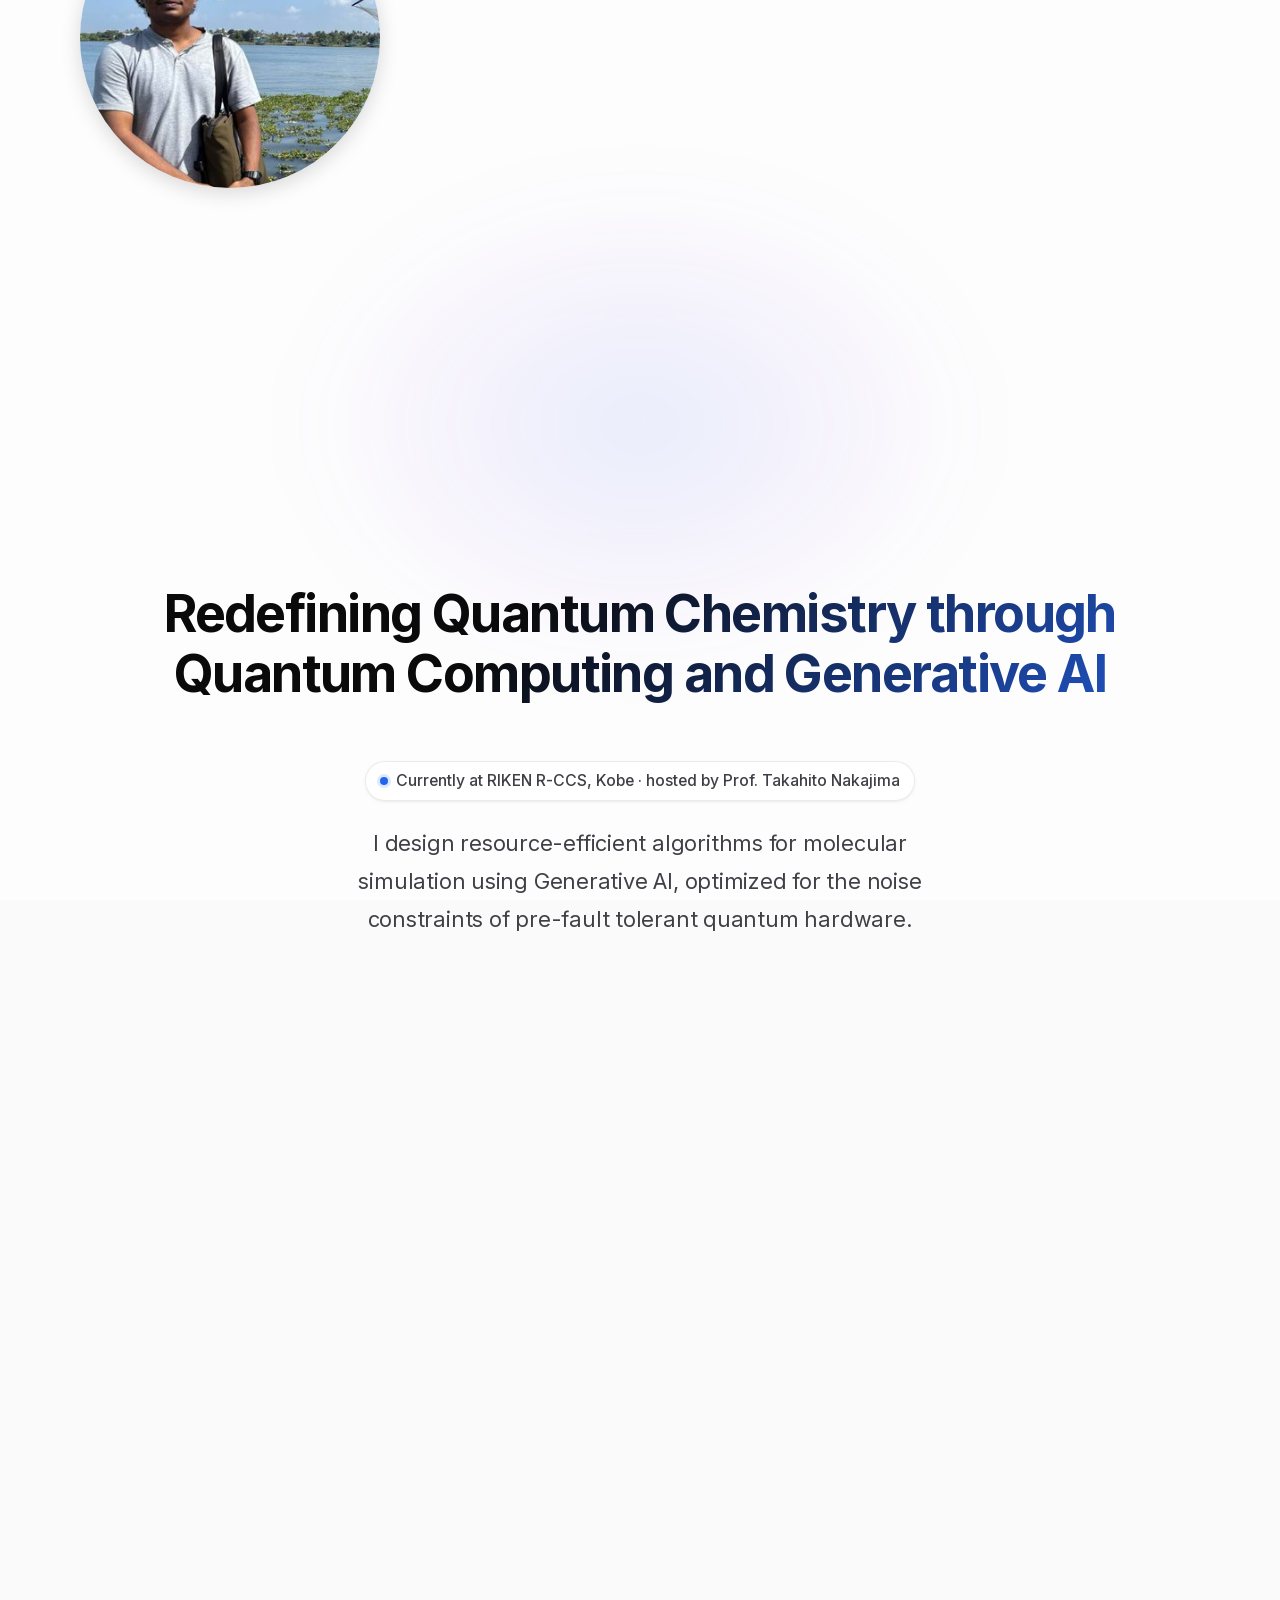
==== commit 6be1cbe8: "Feature Q-WAVE on Research and Home; refresh research content - Research: rewrite overview around qu" ====
--- a/index.html
+++ b/index.html
@@ -123,7 +123,7 @@
       <span class="tag">Quantum Chemistry</span>
     </div>
     <div class="mobile-hero-cta">
-      <a href="publications.html" class="btn">My Research</a>
+      <a href="research.html" class="btn">My Research</a>
       <a href="contact.html" class="btn secondary">Get in Touch</a>
     </div>
   </div>
@@ -134,8 +134,10 @@
   <div class="hero-text-container">
     <h1 class="sticky-hero">Redefining Quantum Chemistry through<br>Quantum Computing and Generative AI</h1>
 
+    <p class="hero-status"><span class="hero-status-dot" aria-hidden="true"></span>Currently at RIKEN R-CCS, Kobe &middot; hosted by Prof. Takahito Nakajima</p>
+
     <p class="hero-subtext">
-      I design resource-efficient algorithms for molecular simulation using Generative AI, optimized for the noise constraints of pre-fault tolerant quantum hardware. I am currently an exchange researcher at the RIKEN Center for Computational Science (R-CCS) in Kobe, Japan, since October 2026, hosted by Prof. Takahito Nakajima.
+      I design resource-efficient algorithms for molecular simulation using Generative AI, optimized for the noise constraints of pre-fault tolerant quantum hardware.
     </p>
   </div>
 </section>
@@ -145,6 +147,23 @@
   <section id="papers" class="content-section reveal">
     <h2 class="sticky-title">Selected Publications</h2>
     <div class="centered-container">
+
+      <div class="card feature-card">
+        <span class="badge badge-lead">First author</span><span class="badge badge-preprint">Preprint</span>
+        <h3>Quantum Wavefunction Augmentation via Variational Autoencoders (Q-WAVE)</h3>
+        <p class="meta">arXiv:2609.07972, 2026</p>
+        <p>A &beta;-annealed variational autoencoder, seeded with IBM Heron hardware samples and CISD determinants, learns the wavefunction&rsquo;s structure and expands the sample-based quantum diagonalization subspace beyond what the hardware measured. Reaches sub-millihartree accuracy against full CI and scales to a 60-qubit Cr<sub>2</sub> stress test.</p>
+        <div class="buttons pub-actions">
+          <a href="research.html" class="btn">About Q-WAVE</a>
+          <a href="https://arxiv.org/abs/2609.07972" class="btn secondary" target="_blank" rel="noopener noreferrer">arXiv</a>
+        </div>
+      </div>
+
+      <div class="card">
+        <h3>Accelerated quantum-centric supercomputing through perturbation-theoretic measures and generative machine learning</h3>
+        <p class="meta">Quantum Science and Technology, 2026</p>
+        <p>PIGen-SQD: generative machine learning combined with physics-informed configuration screening to reconstruct accurate molecular states from noisy quantum hardware samples.</p>
+      </div>
 
       <div class="card">
         <h3>Construction of Chemistry-Inspired Dynamic Ansatz Utilizing Generative Machine Learning</h3>
@@ -155,19 +174,7 @@
       <div class="card">
         <h3>Machine learning assisted construction of a shallow depth dynamic ansatz for noisy quantum hardware</h3>
         <p class="meta">Chemical Science, 2024</p>
-        <p>Developing a resource-efficient framework utilizing perturbative measures and generative AI to construct shallow-depth quantum circuits optimized for Noise Intermediate-Scale Quantum (NISQ) devices.</p>
-      </div>
-
-      <div class="card">
-        <h3>Development of zero-noise extrapolated projective quantum algorithm for accurate evaluation of molecular energetics in noisy quantum devices</h3>
-        <p class="meta">The Journal of Chemical Physics, 2023</p>
-        <p>A novel approach combining projective quantum algorithms with zero-noise extrapolation to enhance accuracy on noisy hardware.</p>
-      </div>
-
-      <div class="card">
-        <h3>Machine learning aided dimensionality reduction toward a resource efficient projective quantum eigensolver</h3>
-        <p class="meta">The Journal of Chemical Physics, 2023</p>
-        <p>Utilizing techniques from non-linear dynamics and supervised machine learning to reduce the dimensionality of the problem space, resulting in resource efficient projective quantum eigensolver.</p>
+        <p>Developing a resource-efficient framework utilizing perturbative measures and generative AI to construct shallow-depth quantum circuits optimized for Noisy Intermediate-Scale Quantum (NISQ) devices.</p>
       </div>
 
       <div class="buttons">
@@ -184,7 +191,7 @@
         <li><strong>Best Poster Award:</strong> Recent Advances in Chemistry: Theoretical and Computational Aspects, Meghalaya, 2022.</li>
         <li><strong>Speaker:</strong> Winter School on Quantum Computing, IISER Kolkata, 2022</li>
         <li><strong>Attendee:</strong> IBM Quantum Developers Day, Bangalore, 2025</li>
-        <li><strong>Fellowship:</strong> Council of Scientific & Industrial Research</li>
+        <li><strong>Fellowship:</strong> CSIR Junior Research Fellowship, Council of Scientific &amp; Industrial Research</li>
       </ul>
     </div>
   </section>
--- a/css/shared.css
+++ b/css/shared.css
@@ -278,16 +278,21 @@
 /* Background, border, and shadow live here so CSS tooling can inspect them.
    JS (shared.js updateStickyHeaders) only sets backdropFilter inline
    (a dynamic blur value cannot be expressed as a CSS class alone). */
+/* Frosted glass, matching the home hero: a light translucent tint over the
+   JS-driven backdrop blur (an opaque fill hides the frost), a hairline that
+   fades out at both edges, and a soft shadow that falls below the slab. */
 .sticky-title.is-stuck {
-    background:    rgba(250, 250, 250, 0.92);
-    border-bottom: 2px solid var(--accent);
-    box-shadow:    var(--shadow-md);
-}
-/* Dark-bg sticky titles keep transparent background when stuck */
+    background-color: rgba(250, 250, 250, 0.42);
+    background-image: linear-gradient(90deg, transparent, rgba(10, 10, 11, 0.09) 50%, transparent);
+    background-size:  100% 1px;
+    background-position: bottom;
+    background-repeat: no-repeat;
+    box-shadow:       0 12px 28px -20px rgba(15, 23, 42, 0.28);
+}
 .dark-bg .sticky-title.is-stuck {
-    background:    transparent;
-    border-bottom: 2px solid rgba(255, 255, 255, 0.15);
-    box-shadow:    none;
+    background-color: rgba(10, 10, 11, 0.3);
+    background-image: linear-gradient(90deg, transparent, rgba(255, 255, 255, 0.14) 50%, transparent);
+    box-shadow:       0 12px 28px -20px rgba(0, 0, 0, 0.6);
 }
 
 /* --- SECTIONS --- */
@@ -350,6 +355,60 @@
     border-left:      3px solid #f59e0b;
     background-image: linear-gradient(135deg, rgba(245, 158, 11, 0.055) 0%, transparent 45%);
 }
+/* Featured (first-author) work — blue counterpart of .preprint-card. */
+.feature-card {
+    border-left:      3px solid var(--accent);
+    background-image: linear-gradient(135deg, rgba(37, 99, 235, 0.06) 0%, transparent 50%);
+}
+.badge + .badge { margin-left: var(--space-2); }
+.badge-lead {
+    background: var(--accent-subtle);
+    color:      var(--accent-hover);
+    border:     1px solid rgba(37, 99, 235, 0.35);
+}
+.feature-lede {
+    font-size:   var(--text-base);
+    color:       var(--text-secondary);
+    line-height: 1.7;
+    margin-top:  var(--space-3);
+}
+
+/* Headline results strip — three figures, stacks on mobile */
+.stat-row {
+    display:               grid;
+    grid-template-columns: repeat(3, minmax(0, 1fr));
+    gap:                   var(--space-4);
+    margin:                var(--space-6) 0;
+}
+.stat {
+    background:    var(--bg);
+    border:        1px solid var(--border);
+    border-radius: var(--radius-md);
+    padding:       var(--space-4);
+    text-align:    center;
+}
+.stat-value {
+    display:        block;
+    font-size:      var(--text-xl);
+    font-weight:    700;
+    letter-spacing: -0.02em;
+    color:          var(--accent);
+}
+.stat-label {
+    display:     block;
+    margin-top:  var(--space-1);
+    font-size:   var(--text-xs);
+    color:       var(--text-muted);
+    line-height: 1.45;
+}
+.feature-points {
+    margin:      var(--space-4) 0 0;
+    padding-left: 1.2em;
+    color:       var(--text-secondary);
+    line-height: 1.7;
+}
+.feature-points li + li { margin-top: var(--space-2); }
+
 .dark-bg {
     background-color: #0a0a0b;
     background-image: radial-gradient(ellipse at 50% 0%, rgba(37, 99, 235, 0.14) 0%, transparent 65%);
--- a/css/home.css
+++ b/css/home.css
@@ -116,3 +116,29 @@
         padding: 0 var(--space-3);
     }
 }
+
+/* "Currently at" status pill under the hero headline */
+.hero-status {
+    display:        inline-flex;
+    align-items:    center;
+    gap:            var(--space-2);
+    margin:         0;
+    padding:        6px 14px;
+    font-size:      var(--text-sm);
+    font-weight:    500;
+    color:          var(--text-secondary);
+    background:     rgba(255, 255, 255, 0.7);
+    border:         1px solid var(--border);
+    border-radius:  var(--radius-pill);
+    box-shadow:     var(--shadow-sm);
+    max-width:      calc(100% - 2 * var(--space-4));
+    box-sizing:     border-box;
+}
+.hero-status-dot {
+    flex:          none;
+    width:         8px;
+    height:        8px;
+    border-radius: 50%;
+    background:    var(--accent);
+    box-shadow:    0 0 0 3px var(--accent-subtle);
+}
--- a/css/mobile.css
+++ b/css/mobile.css
@@ -621,6 +621,17 @@
         border-left:      3px solid #f59e0b;
         background-image: linear-gradient(135deg, rgba(245, 158, 11, 0.055) 0%, transparent 45%);
     }
+    .card.feature-card {
+        border-left:      3px solid var(--accent);
+        background-image: linear-gradient(135deg, rgba(37, 99, 235, 0.06) 0%, transparent 50%);
+    }
+    .stat-row {
+        grid-template-columns: 1fr;
+        gap:                   10px;
+        margin:                18px 0;
+    }
+    .stat { padding: 12px 14px; }
+    .feature-points { font-size: var(--text-sm); }
 
     /* ────────────────────────────────────────
        DARK FOOTER ROUNDED SHEET (D4)
@@ -726,20 +737,6 @@
         pointer-events: none;
     }
 
-    /* ────────────────────────────────────────
-       STICKY-TITLE ACCENT TICK (D11)
-       28px gradient underline; JS writes backdrop-filter
-       and .is-stuck class — no conflict with ::after.
-    ──────────────────────────────────────── */
-    .sticky-title::after {
-        content:       '';
-        display:       block;
-        width:         28px;
-        height:        3px;
-        margin:        8px auto 0;
-        border-radius: 2px;
-        background:    linear-gradient(90deg, var(--accent), #7c3aed);
-    }
 
 }
 
